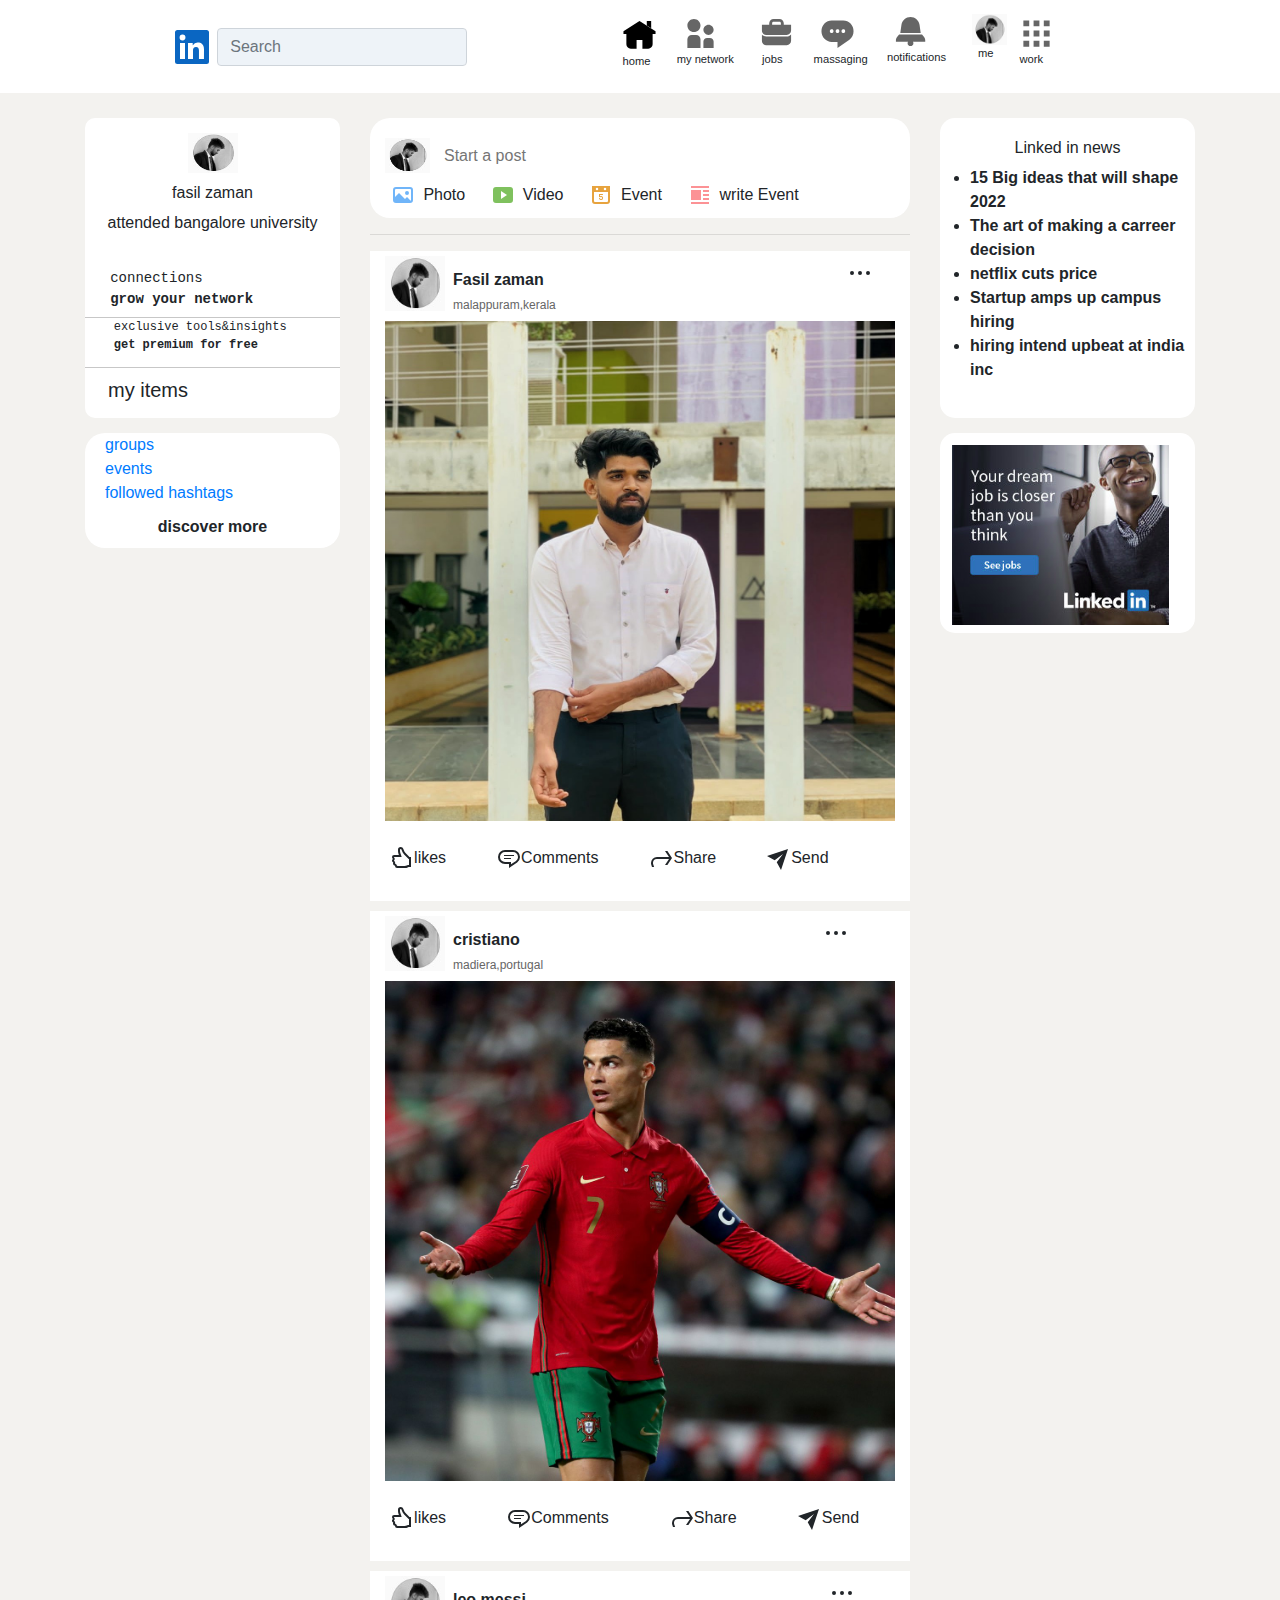
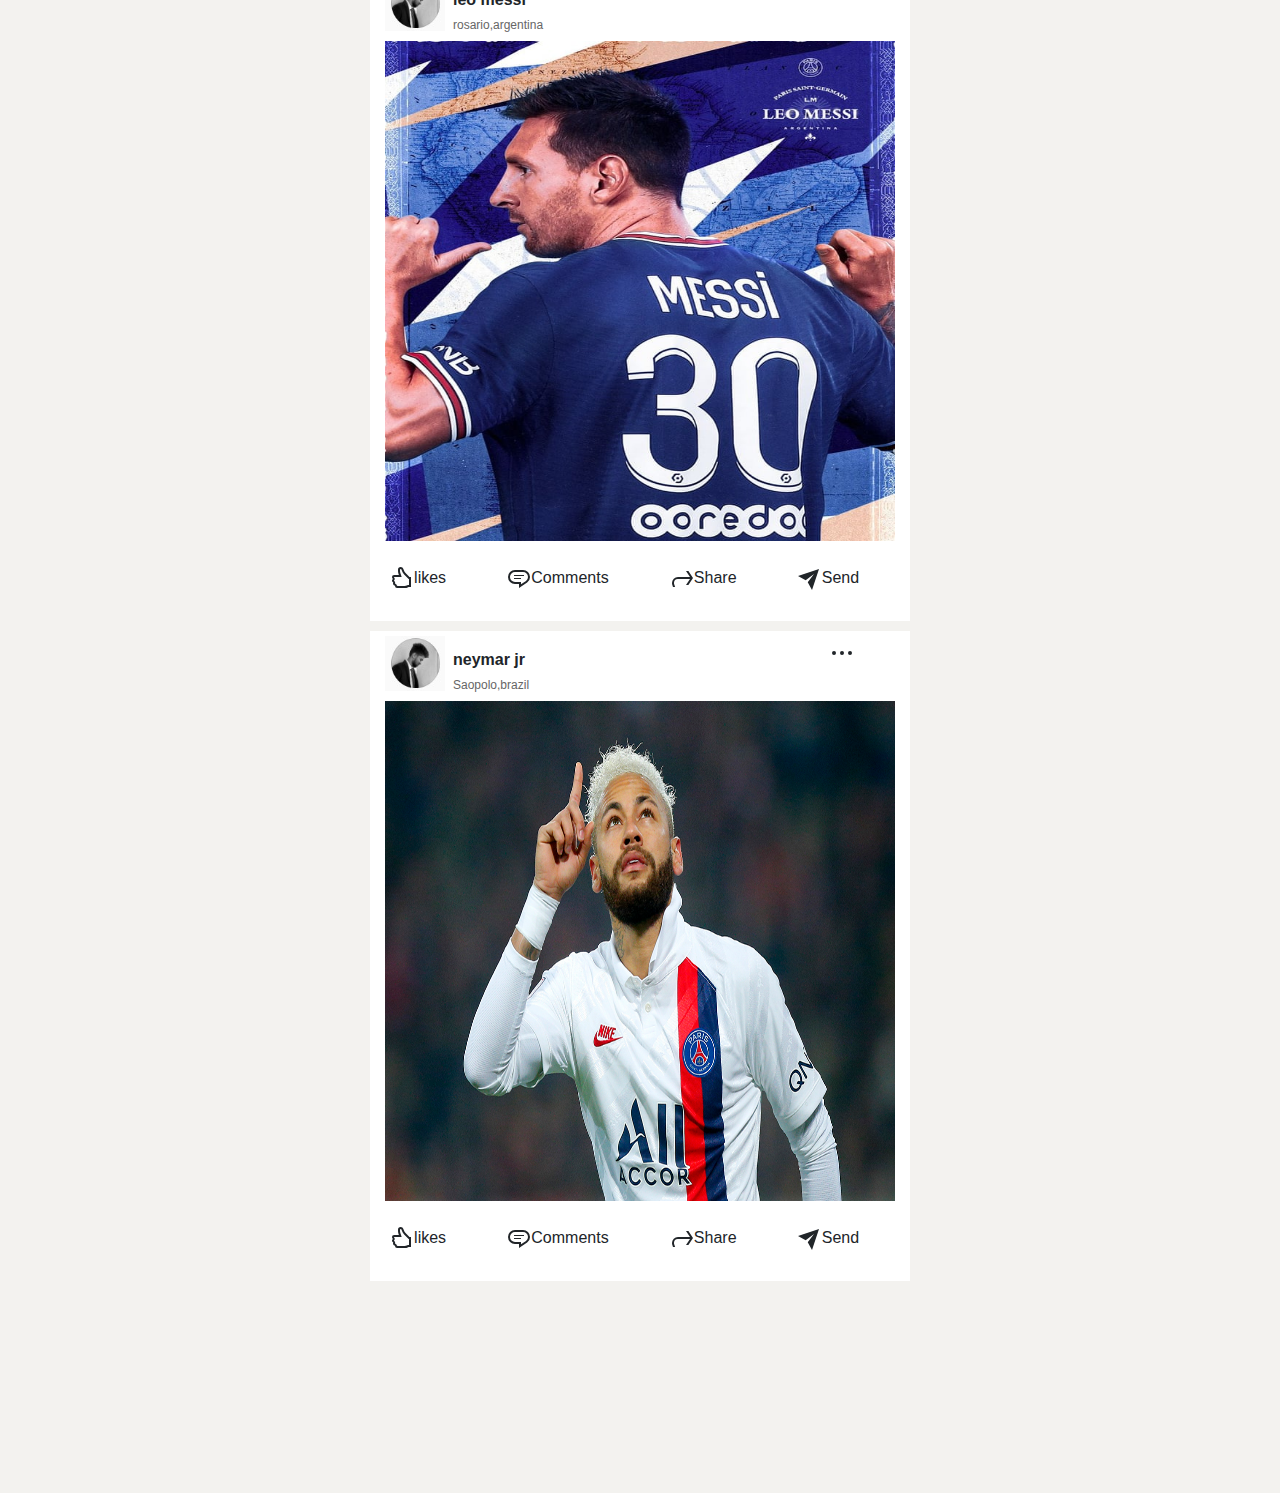
==== home.html @ ec57f05b "Add files via upload" ====
<!DOCTYPE html>
<html lang="en">
<head>
    <meta charset="UTF-8">
    <meta http-equiv="X-UA-Compatible" content="IE=edge">
    <meta name="viewport" content="width=device-width, initial-scale=1.0">
    <link rel="stylesheet" href="home.css">
    <link rel="stylesheet" href="https://maxcdn.bootstrapcdn.com/bootstrap/4.0.0/css/bootstrap.min.css" integrity="sha384-Gn5384xqQ1aoWXA+058RXPxPg6fy4IWvTNh0E263XmFcJlSAwiGgFAW/dAiS6JXm" crossorigin="anonymous">
    <title>linkedInclonehome</title>
</head>
<body>
    <header> 

        <DIV>
        <div class="row">
        <div class="col-lg-1">
                
        </div>
        <div class="col-lg-11">
            <nav class="navbar navbar-expand-lg navbar-light">
                <img src="home-logo.svg" style="margin-left: 50px;">
                <div class="hider1">
                <form class="form-inline my-2 my-lg-0">
                    <input class="textbox1 form-control mr-sm-2" type="search" placeholder="Search" aria-label="Search" style="width: 250px; background-color: #EEF3F8;">
                  </form>
                </div>
                <div class="list1">
                    <div>
                        <a href=""><img  class="images1" src="nav-home.svg"></a>
                      </div>
                      <div>
                          <p class="para1">home</p>
                      </div>
                </div>
                <div>
                    <div>
                        <a href=""><img class="images2" src="nav-network.svg"></a>
                      </div>
                      <div>
                          <p class="para2">my network</p>
                      </div>
                </div>
                <div>
                    <div>
                        <a href=""><img class="images3" src="nav-jobs.svg" ></a>
                      </div>
                      <div>
                          <p class="para3">jobs</p>
                      </div>
                </div>
                <button class="navbar-toggler" type="button" data-toggle="collapse" data-target="#navbarSupportedContent" aria-controls="navbarSupportedContent" aria-expanded="false" aria-label="Toggle navigation">
                    <span class="navbar-toggler-icon"></span>
                  </button>
                <div class="collapse navbar-collapse" id="navbarSupportedContent">
                  <ul class="navbar-nav mr-auto">
                    <!-- <li class="nav-item active">
                    <div>
                      <a href=""><img  class="images1" src="nav-home.svg"></a>
                    </div>
                    <div>
                        <p class="para1">home</p>
                    </div>
                    </li>
                    <li class="nav-item">
                        <div>
                            <a href=""><img class="images2" src="nav-network.svg"></a>
                          </div>
                          <div>
                              <p class="para2">my network</p>
                          </div>
                    </li>
                    <li class="nav-item">
                        <div>
                            <a href=""><img class="images3" src="nav-jobs.svg" ></a>
                          </div>
                          <div>
                              <p class="para3">jobs</p>
                          </div>
                    </li> -->
                    <li class="nav-item">
                        <div>
                            <a href=""><img class="images4" src="nav-messaging.svg" ></a>
                          </div>
                          <div>
                              <p class="para4">massaging</p>
                          </div>
                    </li>
                    <li class="nav-item">
                        <div>
                            <a href=""><img class="images5" src="nav-notifications.svg"></a>
                          </div>
                          <div>
                              <p class="para5">notifications</p>
                          </div>
                    </li>
                    <li class="nav-item">
                        <div>
                            <a href=""><img class="images6" src="dpzaman.jpg" ></a>
                          </div>
                          <div>
                              <p class="para6">me</p>
                          </div>
                    </li>
                    <li class="nav-item">
                        <div>
                            <a href=""><img class="images7" src="nav-work.svg"></a>
                          </div>
                          <div>
                              <p class="para7">work</p>
                          </div>
                    </li>
                </ul>
                </div>
              </nav>
        </div>
        </div>
    </header>
    <div class="main">
        <div class="container">
            <div class="row">

           
            <div class="col-lg-3 col-md-3" style="width: 100%;">
                <div style="background-color: white; width: 100%; height: 150px;margin-top: 25px; border-top-left-radius: 10px;border-top-right-radius: 10px; display: block;">
                        <div style="padding-top: 15px;">
                        <img src="dpzaman.jpg" style="width: 50px; height: 40px; display: block; margin: 0 auto;">
                        </div>
                        <div>
                            <h6 style="text-align: center; padding-top: 10px;">fasil zaman</h6>
                            <p style="text-align: center;">attended bangalore university</p>
                        </div>
                </div>
               <div class="right2" style="background-color: white; width: 100%; height: 50px;border-bottom: 1px solid rgba(0, 0, 0, 0.218);">
                <pre style="cursor: pointer;">   connections <br> <b>  grow your network</b></pre>
                <hr>
                </div>
                <div class="right2" style="background-color: white; width: 100%; height: 50px; border-bottom: 1px solid rgba(0, 0, 0, 0.218);">
                    <pre style="font-size: 12px;cursor: pointer;">    exclusive tools&insights<br><b>    get premium for free</b></pre><br>
                </div>
                <div class="right2" style="background-color: white; width: 100%; height: 50px;border-bottom-right-radius: 10px;border-bottom-left-radius: 10px;">
                 <h5 style="margin-left: 23px; padding-top: 10px;cursor: pointer;">my items</h5>
                </div>
                <div class="right2" style="background-color: white; width: 100%; border-radius: 20px; height: 115px; margin-top: 15px;">
                    <div style="margin-left: 20px;">
                        <a href="">groups</a><br>
                        <a href="">events</a><br>
                        <a href="">followed hashtags</a>
                    </div>
                    <div class="discover1">
                        <p style="text-align:center; padding-top: 10px;padding-bottom: 10px;"><b>discover more</b></p>

                    </div>
                </div>

            </div>
            <div class="col-lg-6 col-md-9" style="width: 100%; height: 1000px">
    
                <div class="top col-md-12" style="height: 100px;background-color: white; border-radius: 20px; margin-top: 25px;">
                    <div style="display: flex;">
                        <div>
                        <img src="dpzaman.jpg" style="height: 35px; width: 45px; margin-top: 20px;">
                        </div>
                        <div>
                        <input type="text" placeholder="Start a post" style=" text-indent: 4px; margin-top: 20px; width: 100%; margin-left: 10px; height: 35px; border-radius: 50px; ">
                        </div>
                    </div>
                    <div style="display: flex;">
                        <div style="display: flex; margin-top: 10px; margin-left: 0.5vw;">
                            <div class="posticons" >
                            <svg xmlns="http://www.w3.org/2000/svg" viewBox="0 0 24 24" data-supported-dps="24x24" fill="#70B5F9" class="mercado-match" width="24" height="24" focusable="false">
                                <path d="M19 4H5a3 3 0 00-3 3v10a3 3 0 003 3h14a3 3 0 003-3V7a3 3 0 00-3-3zm1 13a1 1 0 01-.29.71L16 14l-2 2-6-6-4 4V7a1 1 0 011-1h14a1 1 0 011 1zm-2-7a2 2 0 11-2-2 2 2 0 012 2z"></path>
                              </svg>
                            </div>
                            <div class="posticons" >
                                <p style="margin-left: 8px;">Photo</p>
                            </div>
                        </div>
                        <div style="display: flex;margin-top: 10px; margin-left: 2vw; ">
                            <div class="posticons" >
                            <svg xmlns="http://www.w3.org/2000/svg" viewBox="0 0 24 24" data-supported-dps="24x24" fill="#7FC15E" class="mercado-match" width="24" height="24" focusable="false">
                                <path d="M19 4H5a3 3 0 00-3 3v10a3 3 0 003 3h14a3 3 0 003-3V7a3 3 0 00-3-3zm-9 12V8l6 4z"></path>
                              </svg>
                            </div>
                            <div class="posticons" >
                                <P style="margin-left: 8px;">Video</P>
                            </div>
                        </div>
                        <div style="display: flex;margin-top: 10px; margin-left: 2vw; ">
                            <div class="posticons" >
                            <svg xmlns="http://www.w3.org/2000/svg" viewBox="0 0 24 24" data-supported-dps="24x24" fill="#E7A33E" class="mercado-match" width="24" height="24" focusable="false">
                                <path d="M3 3v15a3 3 0 003 3h12a3 3 0 003-3V3zm13 1.75A1.25 1.25 0 1114.75 6 1.25 1.25 0 0116 4.75zm-8 0A1.25 1.25 0 116.75 6 1.25 1.25 0 018 4.75zM19 18a1 1 0 01-1 1H6a1 1 0 01-1-1V9h14zm-5.9-3a1 1 0 00-1-1H12a3.12 3.12 0 00-1 .2l-1-.2v-3h3.9v1H11v1.15a3.7 3.7 0 011.05-.15 1.89 1.89 0 012 1.78V15a1.92 1.92 0 01-1.84 2H12a1.88 1.88 0 01-2-1.75 1 1 0 010-.25h1a.89.89 0 001 1h.1a.94.94 0 001-.88z"></path>
                              </svg>
                            </div>
                            <div class="posticons" >
                                <p style="margin-left: 8px;">Event</p>
                            </div>
                        </div>
                        <div style="display: flex;margin-top: 10px; margin-left: 2vw; ">
                            <div class="posticons" >
                            <svg xmlns="http://www.w3.org/2000/svg" viewBox="0 0 24 24" data-supported-dps="24x24" fill="#FC9295" class="mercado-match" width="24" height="24" focusable="false">
                                <path d="M21 3v2H3V3zm-6 6h6V7h-6zm0 4h6v-2h-6zm0 4h6v-2h-6zM3 21h18v-2H3zM13 7H3v10h10z"></path>
                              </svg>
                            </div>
                            <div class="posticons" >
                                <p style="margin-left: 8px;">write Event</p>
                            </div>
                        </div>

                    </div>

                </div>
                <hr>
                <div class="posts col-md-12" style="height: 650px; background-color: white; margin-top: 10px;">
                    <div class="topbarpo" style="width: 100%; height: 70px; display: flex;">
                        <div>
                            <img src="dpzaman.jpg" style="height: 60px; width: 60px; padding-top: 5px;">
                        </div>
                        <div>
                           <p style="padding-top: 10px; padding-left: 8px;"><b>Fasil zaman</b>
                            <svg  style="margin-left: 300px;" xmlns="http://www.w3.org/2000/svg" viewBox="0 0 24 24" data-supported-dps="24x24" fill="currentColor" class="mercado-match" width="24" height="24" focusable="false">
                                <path d="M14 12a2 2 0 11-2-2 2 2 0 012 2zM4 10a2 2 0 102 2 2 2 0 00-2-2zm16 0a2 2 0 102 2 2 2 0 00-2-2z"></path>
                              </svg>
                           <br><span style="font-weight: 400; color: #666666 ;font-size: 12px;">malappuram,kerala</span></p>
                        </div>
                    </div>
                    <div>
                        <img src="zmanpost.jpeg" style="width: 100%; height: 500px;">
                    </div>
                    <div style="display: flex; margin-top: 25px ;">
                        <div class="bottompost" style="display: flex; margin-left: 1%;">
                            <div>
                            <li-icon aria-hidden="true" type="like-icon" class="artdeco-button__icon" style="user-select: auto;"><svg xmlns="http://www.w3.org/2000/svg" viewBox="0 0 24 24" data-supported-dps="24x24" fill="currentColor" class="mercado-match" width="24" height="24" focusable="false" style="user-select: auto;">
                                <path d="M19.46 11l-3.91-3.91a7 7 0 01-1.69-2.74l-.49-1.47A2.76 2.76 0 0010.76 1 2.75 2.75 0 008 3.74v1.12a9.19 9.19 0 00.46 2.85L8.89 9H4.12A2.12 2.12 0 002 11.12a2.16 2.16 0 00.92 1.76A2.11 2.11 0 002 14.62a2.14 2.14 0 001.28 2 2 2 0 00-.28 1 2.12 2.12 0 002 2.12v.14A2.12 2.12 0 007.12 22h7.49a8.08 8.08 0 003.58-.84l.31-.16H21V11zM19 19h-1l-.73.37a6.14 6.14 0 01-2.69.63H7.72a1 1 0 01-1-.72l-.25-.87-.85-.41A1 1 0 015 17l.17-1-.76-.74A1 1 0 014.27 14l.66-1.09-.73-1.1a.49.49 0 01.08-.7.48.48 0 01.34-.11h7.05l-1.31-3.92A7 7 0 0110 4.86V3.75a.77.77 0 01.75-.75.75.75 0 01.71.51L12 5a9 9 0 002.13 3.5l4.5 4.5H19z" style="user-select: auto;"></path>
                              </svg></li-icon>
                            </div>
                            <div>
                                <p>likes</p>
                            </div>
                        </div>
                        <div class="bottompost" style="display: flex; margin-left: 10%;">
                            <div>
                                <li-icon aria-hidden="true" type="speech-bubble-icon" class="artdeco-button__icon" style="user-select: auto;"><svg xmlns="http://www.w3.org/2000/svg" viewBox="0 0 24 24" data-supported-dps="24x24" fill="currentColor" class="mercado-match" width="24" height="24" focusable="false" style="user-select: auto;">
                                    <path d="M7 9h10v1H7zm0 4h7v-1H7zm16-2a6.78 6.78 0 01-2.84 5.61L12 22v-4H8A7 7 0 018 4h8a7 7 0 017 7zm-2 0a5 5 0 00-5-5H8a5 5 0 000 10h6v2.28L19 15a4.79 4.79 0 002-4z" style="user-select: auto;"></path>
                                  </svg></li-icon>
                            </div>
                            <div>
                                <p>Comments</p>
                            </div>
                        </div>
                        <div class="bottompost" style="display: flex; margin-left: 10%;">
                            <div>
                                <li-icon aria-hidden="true" type="share-linkedin-icon" class="artdeco-button__icon" style="user-select: auto;"><svg xmlns="http://www.w3.org/2000/svg" viewBox="0 0 24 24" data-supported-dps="24x24" fill="currentColor" class="mercado-match" width="24" height="24" focusable="false" style="user-select: auto;">
                                    <path d="M23 12l-4.61 7H16l4-6H8a3.92 3.92 0 00-4 3.84V17a4 4 0 00.19 1.24L5.12 21H3l-.73-2.22A6.4 6.4 0 012 16.94 6 6 0 018 11h12l-4-6h2.39z" style="user-select: auto;"></path>
                                  </svg></li-icon>
                            </div>
                            <div>
                                <p>Share</p>
                            </div>
                        </div>
                        <div class="bottompost"  style="display: flex; margin-left: 10%;">
                            <div>
                                <li-icon aria-hidden="true" type="send-privately-icon" style="user-select: auto;"><svg xmlns="http://www.w3.org/2000/svg" viewBox="0 0 24 24" data-supported-dps="24x24" fill="currentColor" class="mercado-match" width="24" height="24" focusable="false" style="user-select: auto;">
                                    <path d="M21 3L0 10l7.66 4.26L16 8l-6.26 8.34L14 24l7-21z" style="user-select: auto;"></path>
                                  </svg></li-icon>
                            </div>
                            <div>
                                <p>Send</p>
                            </div>
                        </div>
                    </div>

                </div>
                <div class="posts col-md-12" style="height: 650px; background-color: white; margin-top: 10px;">
                    <div class="topbarpo" style="width: 100%; height: 70px; display: flex;">
                        <div>
                            <img src="dpzaman.jpg" style="height: 60px; width: 60px; padding-top: 5px;">
                        </div>
                        <div>
                           <p style="padding-top: 10px; padding-left: 8px;"><b>cristiano</b>
                            <svg  style="margin-left: 300px;" xmlns="http://www.w3.org/2000/svg" viewBox="0 0 24 24" data-supported-dps="24x24" fill="currentColor" class="mercado-match" width="24" height="24" focusable="false">
                                <path d="M14 12a2 2 0 11-2-2 2 2 0 012 2zM4 10a2 2 0 102 2 2 2 0 00-2-2zm16 0a2 2 0 102 2 2 2 0 00-2-2z"></path>
                              </svg>
                           <br><span style="font-weight: 400; color: #666666 ;font-size: 12px;">madiera,portugal</span></p>
                        </div>
                    </div>
                    <div>
                        <img src="cr7.jpg" style="width: 100%; height: 500px;">
                    </div>
                    <div style="display: flex; margin-top: 25px ;">
                        <div class="bottompost" style="display: flex; margin-left: 1%;">
                            <div>
                            <li-icon aria-hidden="true" type="like-icon" class="artdeco-button__icon" style="user-select: auto;"><svg xmlns="http://www.w3.org/2000/svg" viewBox="0 0 24 24" data-supported-dps="24x24" fill="currentColor" class="mercado-match" width="24" height="24" focusable="false" style="user-select: auto;">
                                <path d="M19.46 11l-3.91-3.91a7 7 0 01-1.69-2.74l-.49-1.47A2.76 2.76 0 0010.76 1 2.75 2.75 0 008 3.74v1.12a9.19 9.19 0 00.46 2.85L8.89 9H4.12A2.12 2.12 0 002 11.12a2.16 2.16 0 00.92 1.76A2.11 2.11 0 002 14.62a2.14 2.14 0 001.28 2 2 2 0 00-.28 1 2.12 2.12 0 002 2.12v.14A2.12 2.12 0 007.12 22h7.49a8.08 8.08 0 003.58-.84l.31-.16H21V11zM19 19h-1l-.73.37a6.14 6.14 0 01-2.69.63H7.72a1 1 0 01-1-.72l-.25-.87-.85-.41A1 1 0 015 17l.17-1-.76-.74A1 1 0 014.27 14l.66-1.09-.73-1.1a.49.49 0 01.08-.7.48.48 0 01.34-.11h7.05l-1.31-3.92A7 7 0 0110 4.86V3.75a.77.77 0 01.75-.75.75.75 0 01.71.51L12 5a9 9 0 002.13 3.5l4.5 4.5H19z" style="user-select: auto;"></path>
                              </svg></li-icon>
                            </div>
                            <div>
                                <p>likes</p>
                            </div>
                        </div>
                        <div class="bottompost" style="display: flex; margin-left: 12%;">
                            <div>
                                <li-icon aria-hidden="true" type="speech-bubble-icon" class="artdeco-button__icon" style="user-select: auto;"><svg xmlns="http://www.w3.org/2000/svg" viewBox="0 0 24 24" data-supported-dps="24x24" fill="currentColor" class="mercado-match" width="24" height="24" focusable="false" style="user-select: auto;">
                                    <path d="M7 9h10v1H7zm0 4h7v-1H7zm16-2a6.78 6.78 0 01-2.84 5.61L12 22v-4H8A7 7 0 018 4h8a7 7 0 017 7zm-2 0a5 5 0 00-5-5H8a5 5 0 000 10h6v2.28L19 15a4.79 4.79 0 002-4z" style="user-select: auto;"></path>
                                  </svg></li-icon>
                            </div>
                            <div>
                                <p>Comments</p>
                            </div>
                        </div>
                        <div class="bottompost" style="display: flex; margin-left: 12%;">
                            <div>
                                <li-icon aria-hidden="true" type="share-linkedin-icon" class="artdeco-button__icon" style="user-select: auto;"><svg xmlns="http://www.w3.org/2000/svg" viewBox="0 0 24 24" data-supported-dps="24x24" fill="currentColor" class="mercado-match" width="24" height="24" focusable="false" style="user-select: auto;">
                                    <path d="M23 12l-4.61 7H16l4-6H8a3.92 3.92 0 00-4 3.84V17a4 4 0 00.19 1.24L5.12 21H3l-.73-2.22A6.4 6.4 0 012 16.94 6 6 0 018 11h12l-4-6h2.39z" style="user-select: auto;"></path>
                                  </svg></li-icon>
                            </div>
                            <div>
                                <p>Share</p>
                            </div>
                        </div>
                        <div class="bottompost" style="display: flex; margin-left: 12%;">
                            <div>
                                <li-icon aria-hidden="true" type="send-privately-icon" style="user-select: auto;"><svg xmlns="http://www.w3.org/2000/svg" viewBox="0 0 24 24" data-supported-dps="24x24" fill="currentColor" class="mercado-match" width="24" height="24" focusable="false" style="user-select: auto;">
                                    <path d="M21 3L0 10l7.66 4.26L16 8l-6.26 8.34L14 24l7-21z" style="user-select: auto;"></path>
                                  </svg></li-icon>
                            </div>
                            <div>
                                <p>Send</p>
                            </div>
                        </div>
                    </div>
                </div>
                <div class="posts col-md-12" style="height: 650px; background-color: white; margin-top: 10px;">
                    <div class="topbarpo" style="width: 100%; height: 70px; display: flex;">
                        <div>
                            <img src="dpzaman.jpg" style="height: 60px; width: 60px; padding-top: 5px;">
                        </div>
                        <div>
                           <p style="padding-top: 10px; padding-left: 8px;"><b>leo messi</b>
                            <svg  style="margin-left: 300px;" xmlns="http://www.w3.org/2000/svg" viewBox="0 0 24 24" data-supported-dps="24x24" fill="currentColor" class="mercado-match" width="24" height="24" focusable="false">
                                <path d="M14 12a2 2 0 11-2-2 2 2 0 012 2zM4 10a2 2 0 102 2 2 2 0 00-2-2zm16 0a2 2 0 102 2 2 2 0 00-2-2z"></path>
                              </svg>
                           <br><span style="font-weight: 400; color: #666666 ;font-size: 12px;">rosario,argentina</span></p>
                        </div>
                    </div>
                    <div>
                        <img src="leopsg.jpg" style="width: 100%; height: 500px;">
                    </div>
                    <div style="display: flex; margin-top: 25px ;">
                        <div class="bottompost"   style="display: flex; margin-left: 1%;">
                            <div>
                            <li-icon aria-hidden="true" type="like-icon" class="artdeco-button__icon" style="user-select: auto;"><svg xmlns="http://www.w3.org/2000/svg" viewBox="0 0 24 24" data-supported-dps="24x24" fill="currentColor" class="mercado-match" width="24" height="24" focusable="false" style="user-select: auto;">
                                <path d="M19.46 11l-3.91-3.91a7 7 0 01-1.69-2.74l-.49-1.47A2.76 2.76 0 0010.76 1 2.75 2.75 0 008 3.74v1.12a9.19 9.19 0 00.46 2.85L8.89 9H4.12A2.12 2.12 0 002 11.12a2.16 2.16 0 00.92 1.76A2.11 2.11 0 002 14.62a2.14 2.14 0 001.28 2 2 2 0 00-.28 1 2.12 2.12 0 002 2.12v.14A2.12 2.12 0 007.12 22h7.49a8.08 8.08 0 003.58-.84l.31-.16H21V11zM19 19h-1l-.73.37a6.14 6.14 0 01-2.69.63H7.72a1 1 0 01-1-.72l-.25-.87-.85-.41A1 1 0 015 17l.17-1-.76-.74A1 1 0 014.27 14l.66-1.09-.73-1.1a.49.49 0 01.08-.7.48.48 0 01.34-.11h7.05l-1.31-3.92A7 7 0 0110 4.86V3.75a.77.77 0 01.75-.75.75.75 0 01.71.51L12 5a9 9 0 002.13 3.5l4.5 4.5H19z" style="user-select: auto;"></path>
                              </svg></li-icon>
                            </div>
                            <div>
                                <p>likes</p>
                            </div>
                        </div>
                        <div class="bottompost"  style="display: flex; margin-left: 12%;">
                            <div>
                                <li-icon aria-hidden="true" type="speech-bubble-icon" class="artdeco-button__icon" style="user-select: auto;"><svg xmlns="http://www.w3.org/2000/svg" viewBox="0 0 24 24" data-supported-dps="24x24" fill="currentColor" class="mercado-match" width="24" height="24" focusable="false" style="user-select: auto;">
                                    <path d="M7 9h10v1H7zm0 4h7v-1H7zm16-2a6.78 6.78 0 01-2.84 5.61L12 22v-4H8A7 7 0 018 4h8a7 7 0 017 7zm-2 0a5 5 0 00-5-5H8a5 5 0 000 10h6v2.28L19 15a4.79 4.79 0 002-4z" style="user-select: auto;"></path>
                                  </svg></li-icon>
                            </div>
                            <div>
                                <p>Comments</p>
                            </div>
                        </div>
                        <div class="bottompost" style="display: flex; margin-left: 12%;">
                            <div>
                                <li-icon aria-hidden="true" type="share-linkedin-icon" class="artdeco-button__icon" style="user-select: auto;"><svg xmlns="http://www.w3.org/2000/svg" viewBox="0 0 24 24" data-supported-dps="24x24" fill="currentColor" class="mercado-match" width="24" height="24" focusable="false" style="user-select: auto;">
                                    <path d="M23 12l-4.61 7H16l4-6H8a3.92 3.92 0 00-4 3.84V17a4 4 0 00.19 1.24L5.12 21H3l-.73-2.22A6.4 6.4 0 012 16.94 6 6 0 018 11h12l-4-6h2.39z" style="user-select: auto;"></path>
                                  </svg></li-icon>
                            </div>
                            <div>
                                <p>Share</p>
                            </div>
                        </div>
                        <div class="bottompost" style="display: flex; margin-left: 12%;">
                            <div>
                                <li-icon aria-hidden="true" type="send-privately-icon" style="user-select: auto;"><svg xmlns="http://www.w3.org/2000/svg" viewBox="0 0 24 24" data-supported-dps="24x24" fill="currentColor" class="mercado-match" width="24" height="24" focusable="false" style="user-select: auto;">
                                    <path d="M21 3L0 10l7.66 4.26L16 8l-6.26 8.34L14 24l7-21z" style="user-select: auto;"></path>
                                  </svg></li-icon>
                            </div>
                            <div>
                                <p class="bottompost">Send</p>
                            </div>
                        </div>
                    </div>
                </div>
                <div class="posts col-md-12" style="height: 650px; background-color: white; margin-top: 10px;">
                    <div class="topbarpo" style="width: 100%; height: 70px; display: flex;">
                        <div>
                            <img src="dpzaman.jpg" style="height: 60px; width: 60px; padding-top: 5px;">
                        </div>
                        <div>
                           <p style="padding-top: 10px; padding-left: 8px;"><b>neymar jr</b>
                            <svg  style="margin-left: 300px;" xmlns="http://www.w3.org/2000/svg" viewBox="0 0 24 24" data-supported-dps="24x24" fill="currentColor" class="mercado-match" width="24" height="24" focusable="false">
                                <path d="M14 12a2 2 0 11-2-2 2 2 0 012 2zM4 10a2 2 0 102 2 2 2 0 00-2-2zm16 0a2 2 0 102 2 2 2 0 00-2-2z"></path>
                              </svg>
                           <br><span style="font-weight: 400; color: #666666 ;font-size: 12px;">Saopolo,brazil</span></p>
                        </div>
                    </div>
                    <div>
                        <img src="njr1.jpg" style="width: 100%; height: 500px;">
                    </div>
                    <div style="display: flex; margin-top: 25px ;">
                        <div class="bottompost" style="display: flex; margin-left: 1%;">
                            <div>
                            <li-icon aria-hidden="true" type="like-icon" class="artdeco-button__icon" style="user-select: auto;"><svg xmlns="http://www.w3.org/2000/svg" viewBox="0 0 24 24" data-supported-dps="24x24" fill="currentColor" class="mercado-match" width="24" height="24" focusable="false" style="user-select: auto;">
                                <path d="M19.46 11l-3.91-3.91a7 7 0 01-1.69-2.74l-.49-1.47A2.76 2.76 0 0010.76 1 2.75 2.75 0 008 3.74v1.12a9.19 9.19 0 00.46 2.85L8.89 9H4.12A2.12 2.12 0 002 11.12a2.16 2.16 0 00.92 1.76A2.11 2.11 0 002 14.62a2.14 2.14 0 001.28 2 2 2 0 00-.28 1 2.12 2.12 0 002 2.12v.14A2.12 2.12 0 007.12 22h7.49a8.08 8.08 0 003.58-.84l.31-.16H21V11zM19 19h-1l-.73.37a6.14 6.14 0 01-2.69.63H7.72a1 1 0 01-1-.72l-.25-.87-.85-.41A1 1 0 015 17l.17-1-.76-.74A1 1 0 014.27 14l.66-1.09-.73-1.1a.49.49 0 01.08-.7.48.48 0 01.34-.11h7.05l-1.31-3.92A7 7 0 0110 4.86V3.75a.77.77 0 01.75-.75.75.75 0 01.71.51L12 5a9 9 0 002.13 3.5l4.5 4.5H19z" style="user-select: auto;"></path>
                              </svg></li-icon>
                            </div>
                            <div>
                                <p>likes</p>
                            </div>
                        </div>
                        <div class="bottompost" style="display: flex; margin-left: 12%;">
                            <div>
                                <li-icon aria-hidden="true" type="speech-bubble-icon" class="artdeco-button__icon" style="user-select: auto;"><svg xmlns="http://www.w3.org/2000/svg" viewBox="0 0 24 24" data-supported-dps="24x24" fill="currentColor" class="mercado-match" width="24" height="24" focusable="false" style="user-select: auto;">
                                    <path d="M7 9h10v1H7zm0 4h7v-1H7zm16-2a6.78 6.78 0 01-2.84 5.61L12 22v-4H8A7 7 0 018 4h8a7 7 0 017 7zm-2 0a5 5 0 00-5-5H8a5 5 0 000 10h6v2.28L19 15a4.79 4.79 0 002-4z" style="user-select: auto;"></path>
                                  </svg></li-icon>
                            </div>
                            <div>
                                <p>Comments</p>
                            </div>
                        </div>
                        <div class="bottompost" style="display: flex; margin-left: 12%;">
                            <div>
                                <li-icon aria-hidden="true" type="share-linkedin-icon" class="artdeco-button__icon" style="user-select: auto;"><svg xmlns="http://www.w3.org/2000/svg" viewBox="0 0 24 24" data-supported-dps="24x24" fill="currentColor" class="mercado-match" width="24" height="24" focusable="false" style="user-select: auto;">
                                    <path d="M23 12l-4.61 7H16l4-6H8a3.92 3.92 0 00-4 3.84V17a4 4 0 00.19 1.24L5.12 21H3l-.73-2.22A6.4 6.4 0 012 16.94 6 6 0 018 11h12l-4-6h2.39z" style="user-select: auto;"></path>
                                  </svg></li-icon>
                            </div>
                            <div>
                                <p>Share</p>
                            </div>
                        </div>
                        <div class="bottompost" style="display: flex; margin-left: 12%;">
                            <div>
                                <li-icon aria-hidden="true" type="send-privately-icon" style="user-select: auto;"><svg xmlns="http://www.w3.org/2000/svg" viewBox="0 0 24 24" data-supported-dps="24x24" fill="currentColor" class="mercado-match" width="24" height="24" focusable="false" style="user-select: auto;">
                                    <path d="M21 3L0 10l7.66 4.26L16 8l-6.26 8.34L14 24l7-21z" style="user-select: auto;"></path>
                                  </svg></li-icon>
                            </div>
                            <div>
                                <p>Send</p>
                            </div>
                        </div>
                    </div>
                </div>

            </div>
            <div class="leftside col-lg-3 " style="width: 100%; height: 1000px">
                <div style="background-color: white; margin-top: 25px; height: 300px;border-radius: 15px;">
                    <div>
                        <h6 style="text-align: center; padding-top: 20px;">Linked in news</h6>
                        <ul class="lista1" style="margin-left: 30px;">
                            <li>
                                <b>15 Big ideas that will shape 2022</b>
                            </li>
                            <li>
                                <b>The art of making a carreer decision</b>
                            </li>
                            <li>
                                <b>netflix cuts price</b>
                            </li>
                            <li>
                                <b>Startup amps up campus hiring</b>
                            </li>
                            <li>
                                <b>hiring intend upbeat at india inc </b>
                            </li>
                        </ul>
                    </div>

                </div>
                <div style="background-color: white; margin-top: 15px; height: 200px; border-radius: 15px;">
                    <div class="advertise-holder">
                        <img style="margin: 12px; width: 85%; height: 85%;"  src="promo.png" alt="Advertise on LinkedIn" >
                    </div>
                </div>

            </div>
        </div>
        </div>

    </div>
    <script src="https://code.jquery.com/jquery-3.2.1.slim.min.js" integrity="sha384-KJ3o2DKtIkvYIK3UENzmM7KCkRr/rE9/Qpg6aAZGJwFDMVNA/GpGFF93hXpG5KkN" crossorigin="anonymous"></script>
    <script src="https://cdnjs.cloudflare.com/ajax/libs/popper.js/1.12.9/umd/popper.min.js" integrity="sha384-ApNbgh9B+Y1QKtv3Rn7W3mgPxhU9K/ScQsAP7hUibX39j7fakFPskvXusvfa0b4Q" crossorigin="anonymous"></script>
    <script src="https://maxcdn.bootstrapcdn.com/bootstrap/4.0.0/js/bootstrap.min.js" integrity="sha384-JZR6Spejh4U02d8jOt6vLEHfe/JQGiRRSQQxSfFWpi1MquVdAyjUar5+76PVCmYl" crossorigin="anonymous"></script>  
</body>
</html>
---- home.css ----
*{
    margin: 0px;
    border: 0px;
    padding: 0px;
}
.textbox1{
    margin-left: .90vh;
}
.list1{
    margin-left: 11vw;
}
.images1{
    margin-top: 0.75vw;
    width: 35px;
     height: 50%;
     margin-left: 0.5vw;
     cursor: pointer;
}
.para1{
    font-size: 70%;
    margin-left: 0.5vw;
    cursor: pointer;
}
.images2{
    margin-top: 0.50vw;
    width: 35px;
     margin-left: 2vw;
     cursor: pointer;
}
.para2{
    font-size: 70%;
    margin-left: 1.5vw;
    cursor: pointer;
}
.images3{
    margin-top: 0.55vw;
    width: 35px;
     height: 50%;
     margin-left: 2vw;
     cursor: pointer;
}
.para3{
    font-size: 70%;
    margin-left: 2.2vw;
    cursor: pointer;
}
.images4{
    margin-top: 0.55vw;
    width: 35px;
     height: 50%;
     margin-left: 2vw;
     cursor: pointer;
}
.para4{
    font-size: 70%;
    margin-left: 1.5vw;
    cursor: pointer;
}
.images5{
    margin-top: 0.35vw;
    width: 35px;
     height: 40%;
     margin-left: 2vw;
     cursor: pointer;
}
.para5{
    font-size: 70%;
    margin-left: 1.5vw;
    cursor: pointer;
}
.images6{
    margin-top: 0.35vw;
    width: 35px;
     height: 40%;
     margin-left: 2vw;
     cursor: pointer;
}
.para6{
    font-size: 70%;
    margin-left: 2.5vw;
    cursor: pointer;
}
.images7{
    margin-top: 0.55vw;
    width: 35px;
     height: 40%;
     margin-left: 1vw;
     cursor: pointer;
}
.para7{
    font-size: 70%;
    margin-left: 1vw;
    cursor: pointer;
}
.premium{
    margin-left: 3vw;
    color: darkorange;
    font-weight: bold;
    cursor: pointer;
}
.main{
    background-color: #F3F2EF;
    width: 100%;
    height: 3000px;
}
@media (max-width:1040px){
    .leftside{
          display: none;
        }
      }
      @media (max-width:1040px){
        .right2{
              display: none;
            }
          }      

 .discover1 :hover{
     background-color: rgba(0, 0, 0, 0.313);
     cursor: pointer;
     border-radius: 10px;
 }    
 .lista1 :hover{
    background-color: rgba(0, 0, 0, 0.333);
    cursor: pointer;
 }
 .bottompost:hover{
     background-color: rgba(0, 0, 0, 0.19);
 }
 @media (max-width:1040px){
    .hider1{
          display: none;
        }
      }
 .posticons :hover{
     background-color: rgba(0, 0, 0, 0.109);
 }
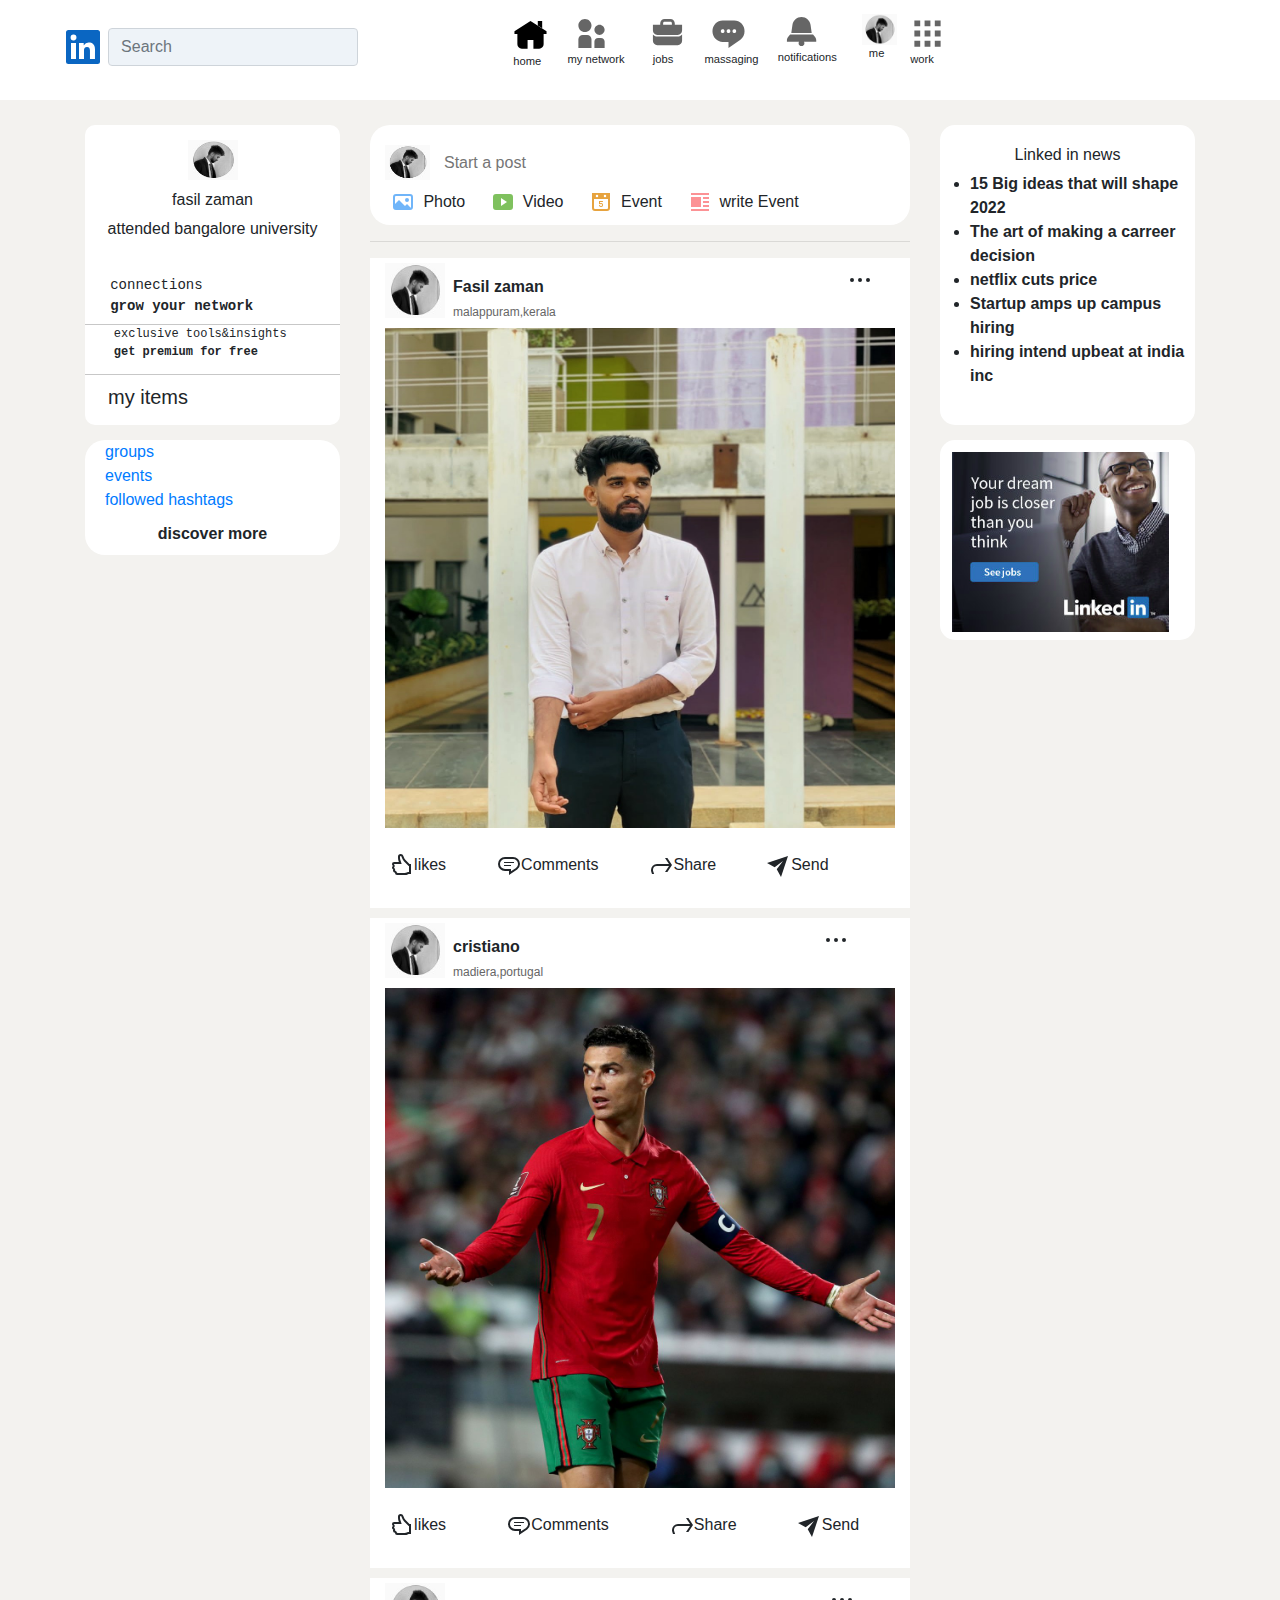
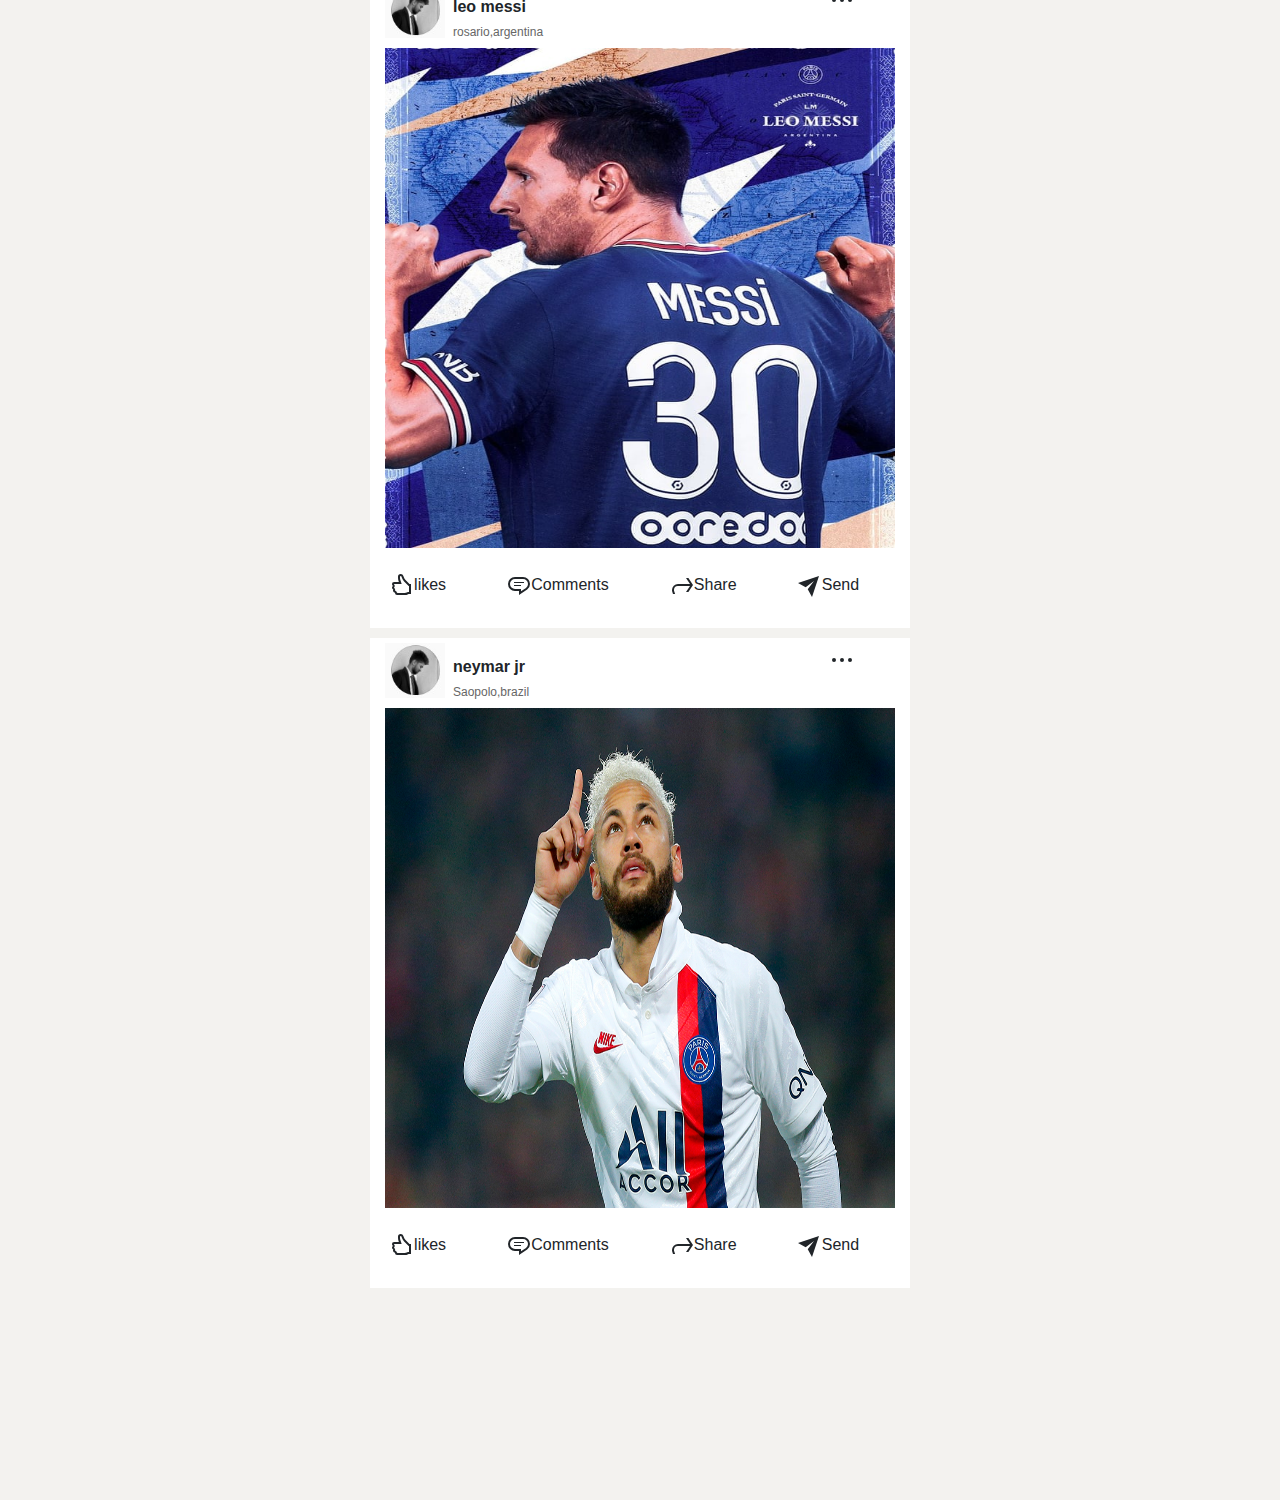
==== commit 24b02a6f: "Add files via upload" ====
--- a/home.html
+++ b/home.html
@@ -10,13 +10,12 @@
 </head>
 <body>
     <header> 
-
-        <DIV>
+        
         <div class="row">
-        <div class="col-lg-1">
+         <!-- <div class="col-lg-1" style="position: fixed; z-index: 10; background-color: white;">
                 
-        </div>
-        <div class="col-lg-11">
+        </div>  -->
+        <div class="col-lg-12" style="position: fixed; z-index: 10; background-color: white;">
             <nav class="navbar navbar-expand-lg navbar-light">
                 <img src="home-logo.svg" style="margin-left: 50px;">
                 <div class="hider1">
@@ -113,14 +112,13 @@
                 </div>
               </nav>
         </div>
-        </div>
     </header>
-    <div class="main">
+    <div class="main" style=" margin-top: 100px;">
         <div class="container">
             <div class="row">
 
            
-            <div class="col-lg-3 col-md-3" style="width: 100%;">
+            <div class="col-lg-3 col-md-3" style="width: 100%;" >
                 <div style="background-color: white; width: 100%; height: 150px;margin-top: 25px; border-top-left-radius: 10px;border-top-right-radius: 10px; display: block;">
                         <div style="padding-top: 15px;">
                         <img src="dpzaman.jpg" style="width: 50px; height: 40px; display: block; margin: 0 auto;">
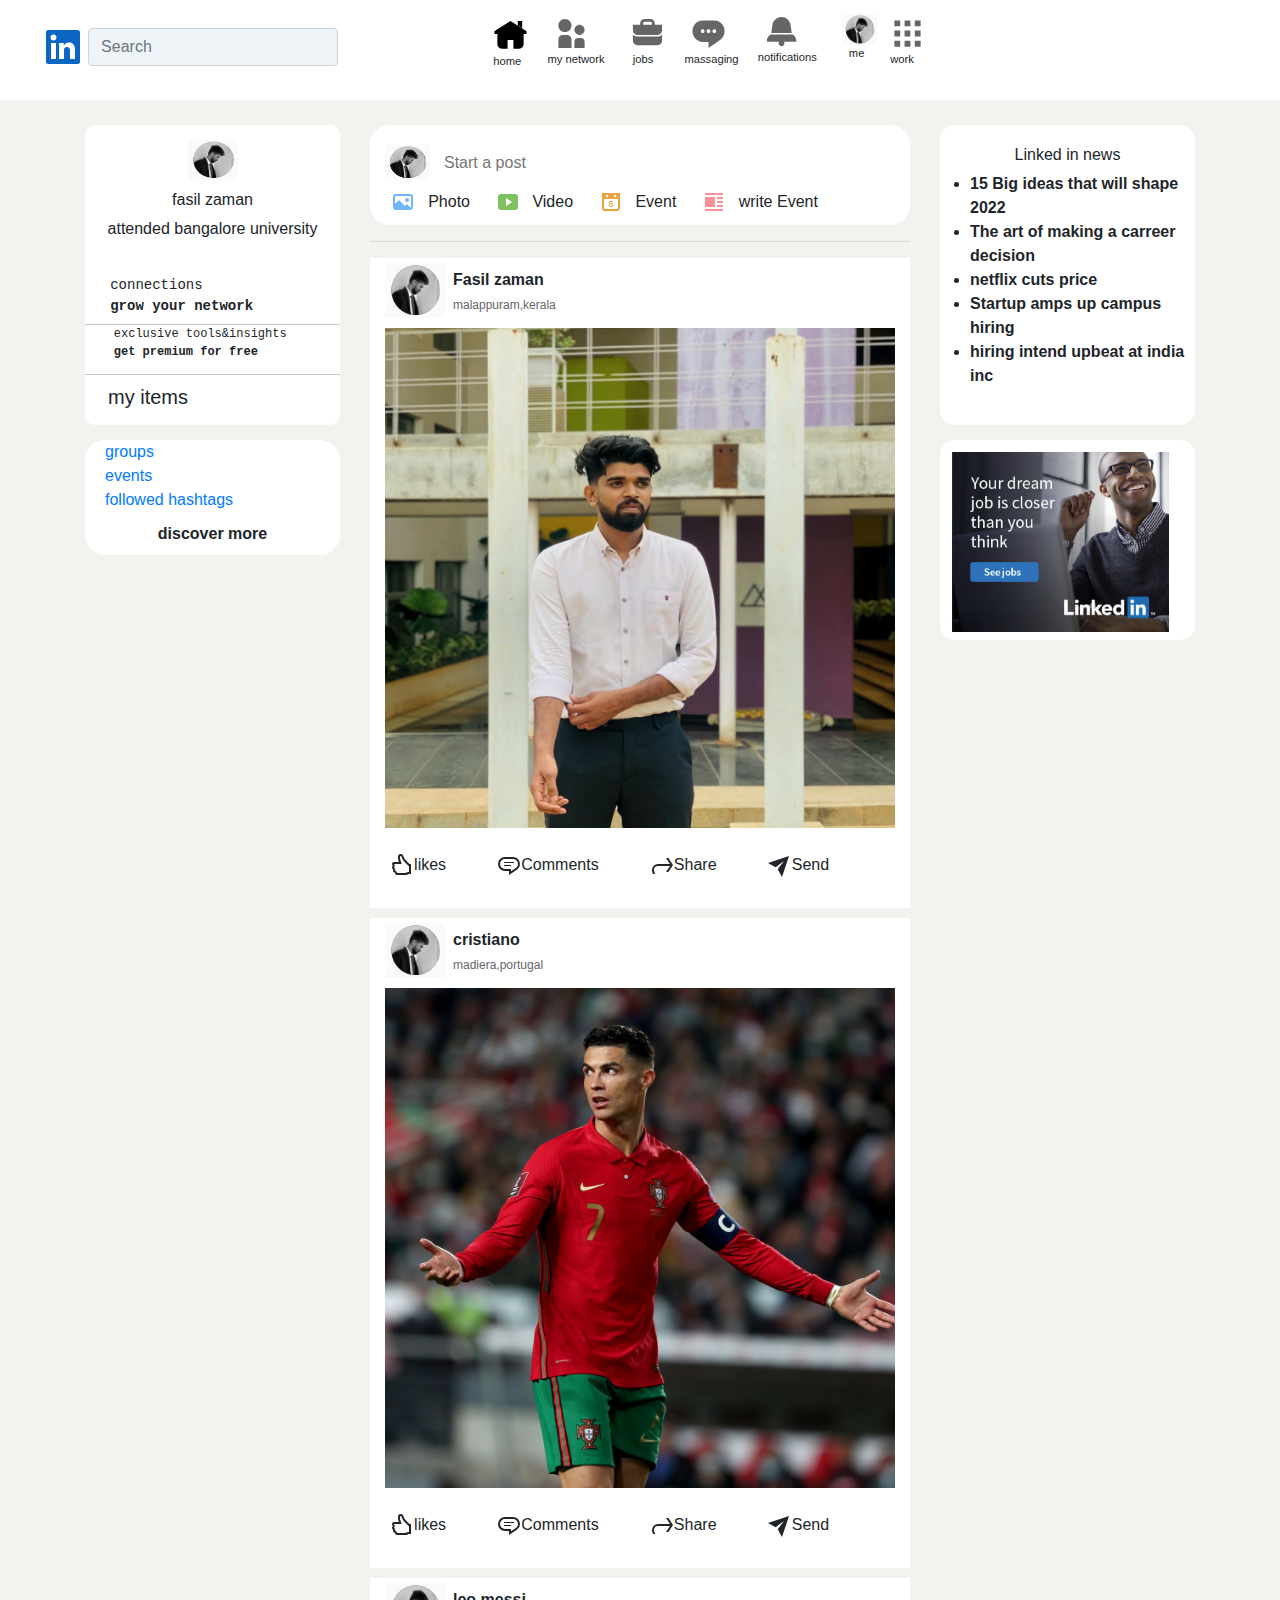
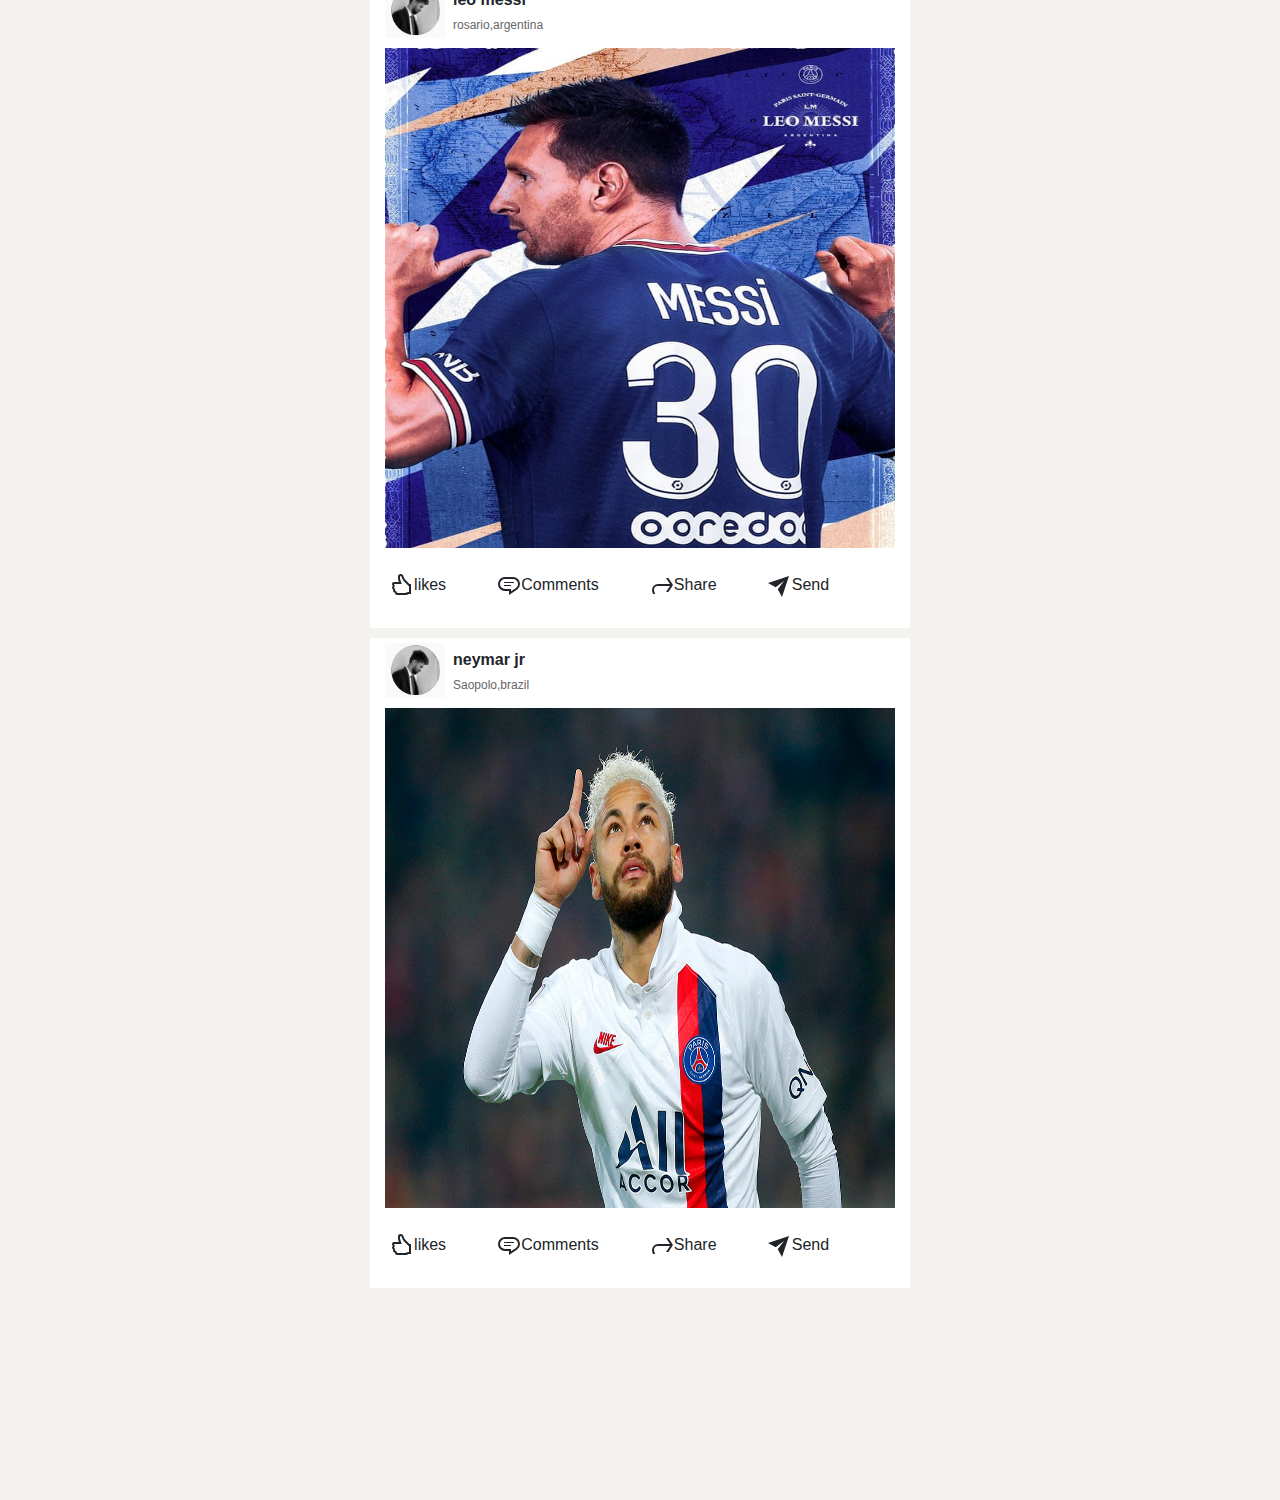
==== commit 7ad9381c: "Add files via upload" ====
--- a/home.html
+++ b/home.html
@@ -17,7 +17,7 @@
         </div>  -->
         <div class="col-lg-12" style="position: fixed; z-index: 10; background-color: white;">
             <nav class="navbar navbar-expand-lg navbar-light">
-                <img src="home-logo.svg" style="margin-left: 50px;">
+                <img src="home-logo.svg" style="margin-left: 30px;">
                 <div class="hider1">
                 <form class="form-inline my-2 my-lg-0">
                     <input class="textbox1 form-control mr-sm-2" type="search" placeholder="Search" aria-label="Search" style="width: 250px; background-color: #EEF3F8;">
@@ -47,9 +47,9 @@
                           <p class="para3">jobs</p>
                       </div>
                 </div>
-                <button class="navbar-toggler" type="button" data-toggle="collapse" data-target="#navbarSupportedContent" aria-controls="navbarSupportedContent" aria-expanded="false" aria-label="Toggle navigation">
+                <button class="navbar-toggler" type="button" data-toggle="collapse" data-target="#navbarSupportedContent" aria-controls="navbarSupportedContent" aria-expanded="false" aria-label="Toggle navigation"   >
                     <span class="navbar-toggler-icon"></span>
-                  </button>
+                </button>
                 <div class="collapse navbar-collapse" id="navbarSupportedContent">
                   <ul class="navbar-nav mr-auto">
                     <!-- <li class="nav-item active">
@@ -170,7 +170,7 @@
                               </svg>
                             </div>
                             <div class="posticons" >
-                                <p style="margin-left: 8px;">Photo</p>
+                                <p style="margin-left: 1vw;">Photo</p>
                             </div>
                         </div>
                         <div style="display: flex;margin-top: 10px; margin-left: 2vw; ">
@@ -180,7 +180,7 @@
                               </svg>
                             </div>
                             <div class="posticons" >
-                                <P style="margin-left: 8px;">Video</P>
+                                <P style="margin-left: 1vw;">Video</P>
                             </div>
                         </div>
                         <div style="display: flex;margin-top: 10px; margin-left: 2vw; ">
@@ -190,7 +190,7 @@
                               </svg>
                             </div>
                             <div class="posticons" >
-                                <p style="margin-left: 8px;">Event</p>
+                                <p style="margin-left: 1vw;">Event</p>
                             </div>
                         </div>
                         <div style="display: flex;margin-top: 10px; margin-left: 2vw; ">
@@ -200,7 +200,7 @@
                               </svg>
                             </div>
                             <div class="posticons" >
-                                <p style="margin-left: 8px;">write Event</p>
+                                <p style="margin-left: 1vw;">write Event</p>
                             </div>
                         </div>
 
@@ -215,14 +215,74 @@
                         </div>
                         <div>
                            <p style="padding-top: 10px; padding-left: 8px;"><b>Fasil zaman</b>
-                            <svg  style="margin-left: 300px;" xmlns="http://www.w3.org/2000/svg" viewBox="0 0 24 24" data-supported-dps="24x24" fill="currentColor" class="mercado-match" width="24" height="24" focusable="false">
+                            <!-- <svg  style="margin-left: 300px;" xmlns="http://www.w3.org/2000/svg" viewBox="0 0 24 24" data-supported-dps="24x24" fill="currentColor" class="mercado-match" width="24" height="24" focusable="false">
                                 <path d="M14 12a2 2 0 11-2-2 2 2 0 012 2zM4 10a2 2 0 102 2 2 2 0 00-2-2zm16 0a2 2 0 102 2 2 2 0 00-2-2z"></path>
-                              </svg>
+                              </svg> -->
                            <br><span style="font-weight: 400; color: #666666 ;font-size: 12px;">malappuram,kerala</span></p>
                         </div>
                     </div>
                     <div>
                         <img src="zmanpost.jpeg" style="width: 100%; height: 500px;">
+                    </div>
+                    <div style="display: flex; margin-top: 25px ;">
+                        <div class="bottompost" style="display: flex; margin-left: 1%;">
+                            <div>
+                            <li-icon aria-hidden="true" type="like-icon" class="artdeco-button__icon" style="user-select: auto;"><svg class="bottomicon"  xmlns="http://www.w3.org/2000/svg" viewBox="0 0 24 24" data-supported-dps="24x24" fill="currentColor" class="mercado-match" width="24" height="24" focusable="false" style="user-select: auto;">
+                                <path d="M19.46 11l-3.91-3.91a7 7 0 01-1.69-2.74l-.49-1.47A2.76 2.76 0 0010.76 1 2.75 2.75 0 008 3.74v1.12a9.19 9.19 0 00.46 2.85L8.89 9H4.12A2.12 2.12 0 002 11.12a2.16 2.16 0 00.92 1.76A2.11 2.11 0 002 14.62a2.14 2.14 0 001.28 2 2 2 0 00-.28 1 2.12 2.12 0 002 2.12v.14A2.12 2.12 0 007.12 22h7.49a8.08 8.08 0 003.58-.84l.31-.16H21V11zM19 19h-1l-.73.37a6.14 6.14 0 01-2.69.63H7.72a1 1 0 01-1-.72l-.25-.87-.85-.41A1 1 0 015 17l.17-1-.76-.74A1 1 0 014.27 14l.66-1.09-.73-1.1a.49.49 0 01.08-.7.48.48 0 01.34-.11h7.05l-1.31-3.92A7 7 0 0110 4.86V3.75a.77.77 0 01.75-.75.75.75 0 01.71.51L12 5a9 9 0 002.13 3.5l4.5 4.5H19z" style="user-select: auto;"></path>
+                              </svg></li-icon>
+                            </div>
+                            <div>
+                                <p>likes</p>
+                            </div>
+                        </div>
+                        <div class="bottompost" style="display: flex; margin-left: 4vw;">
+                            <div>
+                                <li-icon aria-hidden="true" type="speech-bubble-icon" class="artdeco-button__icon" style="user-select: auto;"><svg class="bottomicon"  xmlns="http://www.w3.org/2000/svg" viewBox="0 0 24 24" data-supported-dps="24x24" fill="currentColor" class="mercado-match" width="24" height="24" focusable="false" style="user-select: auto;">
+                                    <path d="M7 9h10v1H7zm0 4h7v-1H7zm16-2a6.78 6.78 0 01-2.84 5.61L12 22v-4H8A7 7 0 018 4h8a7 7 0 017 7zm-2 0a5 5 0 00-5-5H8a5 5 0 000 10h6v2.28L19 15a4.79 4.79 0 002-4z" style="user-select: auto;"></path>
+                                  </svg></li-icon>
+                            </div>
+                            <div>
+                                <p>Comments</p>
+                            </div>
+                        </div>
+                        <div class="bottompost" style="display: flex; margin-left: 4vw;">
+                            <div>
+                                <li-icon aria-hidden="true" type="share-linkedin-icon" class="artdeco-button__icon" style="user-select: auto;"><svg class="bottomicon"    xmlns="http://www.w3.org/2000/svg" viewBox="0 0 24 24" data-supported-dps="24x24" fill="currentColor" class="mercado-match" width="24" height="24" focusable="false" style="user-select: auto;">
+                                    <path d="M23 12l-4.61 7H16l4-6H8a3.92 3.92 0 00-4 3.84V17a4 4 0 00.19 1.24L5.12 21H3l-.73-2.22A6.4 6.4 0 012 16.94 6 6 0 018 11h12l-4-6h2.39z" style="user-select: auto;"></path>
+                                  </svg></li-icon>
+                            </div>
+                            <div>
+                                <p>Share</p>
+                            </div>
+                        </div>
+                        <div class="bottompost"  style="display: flex; margin-left: 4vw;">
+                            <div>
+                                <li-icon aria-hidden="true" type="send-privately-icon" style="user-select: auto;"><svg class="bottomicon" xmlns="http://www.w3.org/2000/svg" viewBox="0 0 24 24" data-supported-dps="24x24" fill="currentColor" class="mercado-match" width="24" height="24" focusable="false" style="user-select: auto;">
+                                    <path d="M21 3L0 10l7.66 4.26L16 8l-6.26 8.34L14 24l7-21z" style="user-select: auto;"></path>
+                                  </svg></li-icon>
+                            </div>
+                            <div>
+                                <p>Send</p>
+                            </div>
+                        </div>
+                    </div>
+
+                </div>
+                <div class="posts col-md-12" style="height: 650px; background-color: white; margin-top: 10px;">
+                    <div class="topbarpo" style="width: 100%; height: 70px; display: flex;">
+                        <div>
+                            <img src="dpzaman.jpg" style="height: 60px; width: 60px; padding-top: 5px;">
+                        </div>
+                        <div>
+                           <p style="padding-top: 10px; padding-left: 8px;"><b>cristiano</b>
+                            <!-- <svg  style="margin-left: 300px;" xmlns="http://www.w3.org/2000/svg" viewBox="0 0 24 24" data-supported-dps="24x24" fill="currentColor" class="mercado-match" width="24" height="24" focusable="false">
+                                <path d="M14 12a2 2 0 11-2-2 2 2 0 012 2zM4 10a2 2 0 102 2 2 2 0 00-2-2zm16 0a2 2 0 102 2 2 2 0 00-2-2z"></path>
+                              </svg> -->
+                           <br><span style="font-weight: 400; color: #666666 ;font-size: 12px;">madiera,portugal</span></p>
+                        </div>
+                    </div>
+                    <div>
+                        <img src="cr7.jpg" style="width: 100%; height: 500px;">
                     </div>
                     <div style="display: flex; margin-top: 25px ;">
                         <div class="bottompost" style="display: flex; margin-left: 1%;">
@@ -235,9 +295,9 @@
                                 <p>likes</p>
                             </div>
                         </div>
-                        <div class="bottompost" style="display: flex; margin-left: 10%;">
-                            <div>
-                                <li-icon aria-hidden="true" type="speech-bubble-icon" class="artdeco-button__icon" style="user-select: auto;"><svg xmlns="http://www.w3.org/2000/svg" viewBox="0 0 24 24" data-supported-dps="24x24" fill="currentColor" class="mercado-match" width="24" height="24" focusable="false" style="user-select: auto;">
+                        <div class="bottompost" style="display: flex; margin-left: 4vw;">
+                            <div>
+                                <li-icon aria-hidden="true" type="speech-bubble-icon" class="artdeco-button__icon" style="user-select: auto;"><svg class="bottomicon" xmlns="http://www.w3.org/2000/svg" viewBox="0 0 24 24" data-supported-dps="24x24" fill="currentColor" class="mercado-match" width="24" height="24" focusable="false" style="user-select: auto;">
                                     <path d="M7 9h10v1H7zm0 4h7v-1H7zm16-2a6.78 6.78 0 01-2.84 5.61L12 22v-4H8A7 7 0 018 4h8a7 7 0 017 7zm-2 0a5 5 0 00-5-5H8a5 5 0 000 10h6v2.28L19 15a4.79 4.79 0 002-4z" style="user-select: auto;"></path>
                                   </svg></li-icon>
                             </div>
@@ -245,9 +305,9 @@
                                 <p>Comments</p>
                             </div>
                         </div>
-                        <div class="bottompost" style="display: flex; margin-left: 10%;">
-                            <div>
-                                <li-icon aria-hidden="true" type="share-linkedin-icon" class="artdeco-button__icon" style="user-select: auto;"><svg xmlns="http://www.w3.org/2000/svg" viewBox="0 0 24 24" data-supported-dps="24x24" fill="currentColor" class="mercado-match" width="24" height="24" focusable="false" style="user-select: auto;">
+                        <div class="bottompost" style="display: flex; margin-left: 4vw;">
+                            <div>
+                                <li-icon aria-hidden="true" type="share-linkedin-icon" class="artdeco-button__icon" style="user-select: auto;"><svg class="bottomicon" xmlns="http://www.w3.org/2000/svg" viewBox="0 0 24 24" data-supported-dps="24x24" fill="currentColor" class="mercado-match" width="24" height="24" focusable="false" style="user-select: auto;">
                                     <path d="M23 12l-4.61 7H16l4-6H8a3.92 3.92 0 00-4 3.84V17a4 4 0 00.19 1.24L5.12 21H3l-.73-2.22A6.4 6.4 0 012 16.94 6 6 0 018 11h12l-4-6h2.39z" style="user-select: auto;"></path>
                                   </svg></li-icon>
                             </div>
@@ -255,9 +315,9 @@
                                 <p>Share</p>
                             </div>
                         </div>
-                        <div class="bottompost"  style="display: flex; margin-left: 10%;">
-                            <div>
-                                <li-icon aria-hidden="true" type="send-privately-icon" style="user-select: auto;"><svg xmlns="http://www.w3.org/2000/svg" viewBox="0 0 24 24" data-supported-dps="24x24" fill="currentColor" class="mercado-match" width="24" height="24" focusable="false" style="user-select: auto;">
+                        <div class="bottompost" style="display: flex; margin-left: 4vw;">
+                            <div>
+                                <li-icon aria-hidden="true" type="send-privately-icon" style="user-select: auto;"><svg class="bottomicon" xmlns="http://www.w3.org/2000/svg" viewBox="0 0 24 24" data-supported-dps="24x24" fill="currentColor" class="mercado-match" width="24" height="24" focusable="false" style="user-select: auto;">
                                     <path d="M21 3L0 10l7.66 4.26L16 8l-6.26 8.34L14 24l7-21z" style="user-select: auto;"></path>
                                   </svg></li-icon>
                             </div>
@@ -266,7 +326,6 @@
                             </div>
                         </div>
                     </div>
-
                 </div>
                 <div class="posts col-md-12" style="height: 650px; background-color: white; margin-top: 10px;">
                     <div class="topbarpo" style="width: 100%; height: 70px; display: flex;">
@@ -274,20 +333,79 @@
                             <img src="dpzaman.jpg" style="height: 60px; width: 60px; padding-top: 5px;">
                         </div>
                         <div>
-                           <p style="padding-top: 10px; padding-left: 8px;"><b>cristiano</b>
-                            <svg  style="margin-left: 300px;" xmlns="http://www.w3.org/2000/svg" viewBox="0 0 24 24" data-supported-dps="24x24" fill="currentColor" class="mercado-match" width="24" height="24" focusable="false">
+                           <p style="padding-top: 10px; padding-left: 8px;"><b>leo messi</b>
+                            <!-- <svg  style="margin-left: 300px;" xmlns="http://www.w3.org/2000/svg" viewBox="0 0 24 24" data-supported-dps="24x24" fill="currentColor" class="mercado-match" width="24" height="24" focusable="false">
                                 <path d="M14 12a2 2 0 11-2-2 2 2 0 012 2zM4 10a2 2 0 102 2 2 2 0 00-2-2zm16 0a2 2 0 102 2 2 2 0 00-2-2z"></path>
-                              </svg>
-                           <br><span style="font-weight: 400; color: #666666 ;font-size: 12px;">madiera,portugal</span></p>
-                        </div>
-                    </div>
-                    <div>
-                        <img src="cr7.jpg" style="width: 100%; height: 500px;">
+                              </svg> -->
+                           <br><span style="font-weight: 400; color: #666666 ;font-size: 12px;">rosario,argentina</span></p>
+                        </div>
+                    </div>
+                    <div>
+                        <img src="leopsg.jpg" style="width: 100%; height: 500px;">
+                    </div>
+                    <div style="display: flex; margin-top: 25px ;">
+                        <div class="bottompost"   style="display: flex; margin-left: 1%;">
+                            <div>
+                            <li-icon aria-hidden="true" type="like-icon" class="artdeco-button__icon" style="user-select: auto;"><svg class="bottomicon" xmlns="http://www.w3.org/2000/svg" viewBox="0 0 24 24" data-supported-dps="24x24" fill="currentColor" class="mercado-match" width="24" height="24" focusable="false" style="user-select: auto;">
+                                <path d="M19.46 11l-3.91-3.91a7 7 0 01-1.69-2.74l-.49-1.47A2.76 2.76 0 0010.76 1 2.75 2.75 0 008 3.74v1.12a9.19 9.19 0 00.46 2.85L8.89 9H4.12A2.12 2.12 0 002 11.12a2.16 2.16 0 00.92 1.76A2.11 2.11 0 002 14.62a2.14 2.14 0 001.28 2 2 2 0 00-.28 1 2.12 2.12 0 002 2.12v.14A2.12 2.12 0 007.12 22h7.49a8.08 8.08 0 003.58-.84l.31-.16H21V11zM19 19h-1l-.73.37a6.14 6.14 0 01-2.69.63H7.72a1 1 0 01-1-.72l-.25-.87-.85-.41A1 1 0 015 17l.17-1-.76-.74A1 1 0 014.27 14l.66-1.09-.73-1.1a.49.49 0 01.08-.7.48.48 0 01.34-.11h7.05l-1.31-3.92A7 7 0 0110 4.86V3.75a.77.77 0 01.75-.75.75.75 0 01.71.51L12 5a9 9 0 002.13 3.5l4.5 4.5H19z" style="user-select: auto;"></path>
+                              </svg></li-icon>
+                            </div>
+                            <div>
+                                <p>likes</p>
+                            </div>
+                        </div>
+                        <div class="bottompost"  style="display: flex; margin-left: 4vw;">
+                            <div>
+                                <li-icon aria-hidden="true" type="speech-bubble-icon" class="artdeco-button__icon" style="user-select: auto;"><svg class="bottomicon" xmlns="http://www.w3.org/2000/svg" viewBox="0 0 24 24" data-supported-dps="24x24" fill="currentColor" class="mercado-match" width="24" height="24" focusable="false" style="user-select: auto;">
+                                    <path d="M7 9h10v1H7zm0 4h7v-1H7zm16-2a6.78 6.78 0 01-2.84 5.61L12 22v-4H8A7 7 0 018 4h8a7 7 0 017 7zm-2 0a5 5 0 00-5-5H8a5 5 0 000 10h6v2.28L19 15a4.79 4.79 0 002-4z" style="user-select: auto;"></path>
+                                  </svg></li-icon>
+                            </div>
+                            <div>
+                                <p>Comments</p>
+                            </div>
+                        </div>
+                        <div class="bottompost" style="display: flex; margin-left: 4vw;">
+                            <div>
+                                <li-icon aria-hidden="true" type="share-linkedin-icon" class="artdeco-button__icon" style="user-select: auto;"><svg class="bottomicon" xmlns="http://www.w3.org/2000/svg" viewBox="0 0 24 24" data-supported-dps="24x24" fill="currentColor" class="mercado-match" width="24" height="24" focusable="false" style="user-select: auto;">
+                                    <path d="M23 12l-4.61 7H16l4-6H8a3.92 3.92 0 00-4 3.84V17a4 4 0 00.19 1.24L5.12 21H3l-.73-2.22A6.4 6.4 0 012 16.94 6 6 0 018 11h12l-4-6h2.39z" style="user-select: auto;"></path>
+                                  </svg></li-icon>
+                            </div>
+                            <div>
+                                <p>Share</p>
+                            </div>
+                        </div>
+                        <div class="bottompost" style="display: flex; margin-left: 4vw;">
+                            <div>
+                                <li-icon aria-hidden="true" type="send-privately-icon" style="user-select: auto;"><svg class="bottomicon" xmlns="http://www.w3.org/2000/svg" viewBox="0 0 24 24" data-supported-dps="24x24" fill="currentColor" class="mercado-match" width="24" height="24" focusable="false" style="user-select: auto;">
+                                    <path d="M21 3L0 10l7.66 4.26L16 8l-6.26 8.34L14 24l7-21z" style="user-select: auto;"></path>
+                                  </svg></li-icon>
+                            </div>
+                            <div>
+                                <p class="bottompost">Send</p>
+                            </div>
+                        </div>
+                    </div>
+                </div>
+                <div class="posts col-md-12" style="height: 650px; background-color: white; margin-top: 10px;">
+                    <div class="topbarpo" style="width: 100%; height: 70px; display: flex;">
+                        <div>
+                            <img src="dpzaman.jpg" style="height: 60px; width: 60px; padding-top: 5px;">
+                        </div>
+                        <div>
+                           <p style="padding-top: 10px; padding-left: 8px;"><b>neymar jr</b>
+                            <!-- <svg  style="margin-left: 300px;" xmlns="http://www.w3.org/2000/svg" viewBox="0 0 24 24" data-supported-dps="24x24" fill="currentColor" class="mercado-match" width="24" height="24" focusable="false">
+                                <path d="M14 12a2 2 0 11-2-2 2 2 0 012 2zM4 10a2 2 0 102 2 2 2 0 00-2-2zm16 0a2 2 0 102 2 2 2 0 00-2-2z"></path>
+                              </svg> -->
+                           <br><span style="font-weight: 400; color: #666666 ;font-size: 12px;">Saopolo,brazil</span></p>
+                        </div>
+                    </div>
+                    <div>
+                        <img src="njr1.jpg" style="width: 100%; height: 500px;">
                     </div>
                     <div style="display: flex; margin-top: 25px ;">
                         <div class="bottompost" style="display: flex; margin-left: 1%;">
                             <div>
-                            <li-icon aria-hidden="true" type="like-icon" class="artdeco-button__icon" style="user-select: auto;"><svg xmlns="http://www.w3.org/2000/svg" viewBox="0 0 24 24" data-supported-dps="24x24" fill="currentColor" class="mercado-match" width="24" height="24" focusable="false" style="user-select: auto;">
+                            <li-icon aria-hidden="true" type="like-icon" class="artdeco-button__icon" style="user-select: auto;"><svg class="bottomicon" xmlns="http://www.w3.org/2000/svg" viewBox="0 0 24 24" data-supported-dps="24x24" fill="currentColor" class="mercado-match" width="24" height="24" focusable="false" style="user-select: auto;">
                                 <path d="M19.46 11l-3.91-3.91a7 7 0 01-1.69-2.74l-.49-1.47A2.76 2.76 0 0010.76 1 2.75 2.75 0 008 3.74v1.12a9.19 9.19 0 00.46 2.85L8.89 9H4.12A2.12 2.12 0 002 11.12a2.16 2.16 0 00.92 1.76A2.11 2.11 0 002 14.62a2.14 2.14 0 001.28 2 2 2 0 00-.28 1 2.12 2.12 0 002 2.12v.14A2.12 2.12 0 007.12 22h7.49a8.08 8.08 0 003.58-.84l.31-.16H21V11zM19 19h-1l-.73.37a6.14 6.14 0 01-2.69.63H7.72a1 1 0 01-1-.72l-.25-.87-.85-.41A1 1 0 015 17l.17-1-.76-.74A1 1 0 014.27 14l.66-1.09-.73-1.1a.49.49 0 01.08-.7.48.48 0 01.34-.11h7.05l-1.31-3.92A7 7 0 0110 4.86V3.75a.77.77 0 01.75-.75.75.75 0 01.71.51L12 5a9 9 0 002.13 3.5l4.5 4.5H19z" style="user-select: auto;"></path>
                               </svg></li-icon>
                             </div>
@@ -295,9 +413,9 @@
                                 <p>likes</p>
                             </div>
                         </div>
-                        <div class="bottompost" style="display: flex; margin-left: 12%;">
-                            <div>
-                                <li-icon aria-hidden="true" type="speech-bubble-icon" class="artdeco-button__icon" style="user-select: auto;"><svg xmlns="http://www.w3.org/2000/svg" viewBox="0 0 24 24" data-supported-dps="24x24" fill="currentColor" class="mercado-match" width="24" height="24" focusable="false" style="user-select: auto;">
+                        <div class="bottompost" style="display: flex; margin-left: 4vw;">
+                            <div>
+                                <li-icon aria-hidden="true" type="speech-bubble-icon" class="artdeco-button__icon" style="user-select: auto;"><svg class="bottomicon" xmlns="http://www.w3.org/2000/svg" viewBox="0 0 24 24" data-supported-dps="24x24" fill="currentColor" class="mercado-match" width="24" height="24" focusable="false" style="user-select: auto;">
                                     <path d="M7 9h10v1H7zm0 4h7v-1H7zm16-2a6.78 6.78 0 01-2.84 5.61L12 22v-4H8A7 7 0 018 4h8a7 7 0 017 7zm-2 0a5 5 0 00-5-5H8a5 5 0 000 10h6v2.28L19 15a4.79 4.79 0 002-4z" style="user-select: auto;"></path>
                                   </svg></li-icon>
                             </div>
@@ -305,9 +423,9 @@
                                 <p>Comments</p>
                             </div>
                         </div>
-                        <div class="bottompost" style="display: flex; margin-left: 12%;">
-                            <div>
-                                <li-icon aria-hidden="true" type="share-linkedin-icon" class="artdeco-button__icon" style="user-select: auto;"><svg xmlns="http://www.w3.org/2000/svg" viewBox="0 0 24 24" data-supported-dps="24x24" fill="currentColor" class="mercado-match" width="24" height="24" focusable="false" style="user-select: auto;">
+                        <div class="bottompost" style="display: flex; margin-left: 4vw;">
+                            <div>
+                                <li-icon aria-hidden="true" type="share-linkedin-icon" class="artdeco-button__icon" style="user-select: auto;"><svg class="bottomicon" xmlns="http://www.w3.org/2000/svg" viewBox="0 0 24 24" data-supported-dps="24x24" fill="currentColor" class="mercado-match" width="24" height="24" focusable="false" style="user-select: auto;">
                                     <path d="M23 12l-4.61 7H16l4-6H8a3.92 3.92 0 00-4 3.84V17a4 4 0 00.19 1.24L5.12 21H3l-.73-2.22A6.4 6.4 0 012 16.94 6 6 0 018 11h12l-4-6h2.39z" style="user-select: auto;"></path>
                                   </svg></li-icon>
                             </div>
@@ -315,127 +433,9 @@
                                 <p>Share</p>
                             </div>
                         </div>
-                        <div class="bottompost" style="display: flex; margin-left: 12%;">
-                            <div>
-                                <li-icon aria-hidden="true" type="send-privately-icon" style="user-select: auto;"><svg xmlns="http://www.w3.org/2000/svg" viewBox="0 0 24 24" data-supported-dps="24x24" fill="currentColor" class="mercado-match" width="24" height="24" focusable="false" style="user-select: auto;">
-                                    <path d="M21 3L0 10l7.66 4.26L16 8l-6.26 8.34L14 24l7-21z" style="user-select: auto;"></path>
-                                  </svg></li-icon>
-                            </div>
-                            <div>
-                                <p>Send</p>
-                            </div>
-                        </div>
-                    </div>
-                </div>
-                <div class="posts col-md-12" style="height: 650px; background-color: white; margin-top: 10px;">
-                    <div class="topbarpo" style="width: 100%; height: 70px; display: flex;">
-                        <div>
-                            <img src="dpzaman.jpg" style="height: 60px; width: 60px; padding-top: 5px;">
-                        </div>
-                        <div>
-                           <p style="padding-top: 10px; padding-left: 8px;"><b>leo messi</b>
-                            <svg  style="margin-left: 300px;" xmlns="http://www.w3.org/2000/svg" viewBox="0 0 24 24" data-supported-dps="24x24" fill="currentColor" class="mercado-match" width="24" height="24" focusable="false">
-                                <path d="M14 12a2 2 0 11-2-2 2 2 0 012 2zM4 10a2 2 0 102 2 2 2 0 00-2-2zm16 0a2 2 0 102 2 2 2 0 00-2-2z"></path>
-                              </svg>
-                           <br><span style="font-weight: 400; color: #666666 ;font-size: 12px;">rosario,argentina</span></p>
-                        </div>
-                    </div>
-                    <div>
-                        <img src="leopsg.jpg" style="width: 100%; height: 500px;">
-                    </div>
-                    <div style="display: flex; margin-top: 25px ;">
-                        <div class="bottompost"   style="display: flex; margin-left: 1%;">
-                            <div>
-                            <li-icon aria-hidden="true" type="like-icon" class="artdeco-button__icon" style="user-select: auto;"><svg xmlns="http://www.w3.org/2000/svg" viewBox="0 0 24 24" data-supported-dps="24x24" fill="currentColor" class="mercado-match" width="24" height="24" focusable="false" style="user-select: auto;">
-                                <path d="M19.46 11l-3.91-3.91a7 7 0 01-1.69-2.74l-.49-1.47A2.76 2.76 0 0010.76 1 2.75 2.75 0 008 3.74v1.12a9.19 9.19 0 00.46 2.85L8.89 9H4.12A2.12 2.12 0 002 11.12a2.16 2.16 0 00.92 1.76A2.11 2.11 0 002 14.62a2.14 2.14 0 001.28 2 2 2 0 00-.28 1 2.12 2.12 0 002 2.12v.14A2.12 2.12 0 007.12 22h7.49a8.08 8.08 0 003.58-.84l.31-.16H21V11zM19 19h-1l-.73.37a6.14 6.14 0 01-2.69.63H7.72a1 1 0 01-1-.72l-.25-.87-.85-.41A1 1 0 015 17l.17-1-.76-.74A1 1 0 014.27 14l.66-1.09-.73-1.1a.49.49 0 01.08-.7.48.48 0 01.34-.11h7.05l-1.31-3.92A7 7 0 0110 4.86V3.75a.77.77 0 01.75-.75.75.75 0 01.71.51L12 5a9 9 0 002.13 3.5l4.5 4.5H19z" style="user-select: auto;"></path>
-                              </svg></li-icon>
-                            </div>
-                            <div>
-                                <p>likes</p>
-                            </div>
-                        </div>
-                        <div class="bottompost"  style="display: flex; margin-left: 12%;">
-                            <div>
-                                <li-icon aria-hidden="true" type="speech-bubble-icon" class="artdeco-button__icon" style="user-select: auto;"><svg xmlns="http://www.w3.org/2000/svg" viewBox="0 0 24 24" data-supported-dps="24x24" fill="currentColor" class="mercado-match" width="24" height="24" focusable="false" style="user-select: auto;">
-                                    <path d="M7 9h10v1H7zm0 4h7v-1H7zm16-2a6.78 6.78 0 01-2.84 5.61L12 22v-4H8A7 7 0 018 4h8a7 7 0 017 7zm-2 0a5 5 0 00-5-5H8a5 5 0 000 10h6v2.28L19 15a4.79 4.79 0 002-4z" style="user-select: auto;"></path>
-                                  </svg></li-icon>
-                            </div>
-                            <div>
-                                <p>Comments</p>
-                            </div>
-                        </div>
-                        <div class="bottompost" style="display: flex; margin-left: 12%;">
-                            <div>
-                                <li-icon aria-hidden="true" type="share-linkedin-icon" class="artdeco-button__icon" style="user-select: auto;"><svg xmlns="http://www.w3.org/2000/svg" viewBox="0 0 24 24" data-supported-dps="24x24" fill="currentColor" class="mercado-match" width="24" height="24" focusable="false" style="user-select: auto;">
-                                    <path d="M23 12l-4.61 7H16l4-6H8a3.92 3.92 0 00-4 3.84V17a4 4 0 00.19 1.24L5.12 21H3l-.73-2.22A6.4 6.4 0 012 16.94 6 6 0 018 11h12l-4-6h2.39z" style="user-select: auto;"></path>
-                                  </svg></li-icon>
-                            </div>
-                            <div>
-                                <p>Share</p>
-                            </div>
-                        </div>
-                        <div class="bottompost" style="display: flex; margin-left: 12%;">
-                            <div>
-                                <li-icon aria-hidden="true" type="send-privately-icon" style="user-select: auto;"><svg xmlns="http://www.w3.org/2000/svg" viewBox="0 0 24 24" data-supported-dps="24x24" fill="currentColor" class="mercado-match" width="24" height="24" focusable="false" style="user-select: auto;">
-                                    <path d="M21 3L0 10l7.66 4.26L16 8l-6.26 8.34L14 24l7-21z" style="user-select: auto;"></path>
-                                  </svg></li-icon>
-                            </div>
-                            <div>
-                                <p class="bottompost">Send</p>
-                            </div>
-                        </div>
-                    </div>
-                </div>
-                <div class="posts col-md-12" style="height: 650px; background-color: white; margin-top: 10px;">
-                    <div class="topbarpo" style="width: 100%; height: 70px; display: flex;">
-                        <div>
-                            <img src="dpzaman.jpg" style="height: 60px; width: 60px; padding-top: 5px;">
-                        </div>
-                        <div>
-                           <p style="padding-top: 10px; padding-left: 8px;"><b>neymar jr</b>
-                            <svg  style="margin-left: 300px;" xmlns="http://www.w3.org/2000/svg" viewBox="0 0 24 24" data-supported-dps="24x24" fill="currentColor" class="mercado-match" width="24" height="24" focusable="false">
-                                <path d="M14 12a2 2 0 11-2-2 2 2 0 012 2zM4 10a2 2 0 102 2 2 2 0 00-2-2zm16 0a2 2 0 102 2 2 2 0 00-2-2z"></path>
-                              </svg>
-                           <br><span style="font-weight: 400; color: #666666 ;font-size: 12px;">Saopolo,brazil</span></p>
-                        </div>
-                    </div>
-                    <div>
-                        <img src="njr1.jpg" style="width: 100%; height: 500px;">
-                    </div>
-                    <div style="display: flex; margin-top: 25px ;">
-                        <div class="bottompost" style="display: flex; margin-left: 1%;">
-                            <div>
-                            <li-icon aria-hidden="true" type="like-icon" class="artdeco-button__icon" style="user-select: auto;"><svg xmlns="http://www.w3.org/2000/svg" viewBox="0 0 24 24" data-supported-dps="24x24" fill="currentColor" class="mercado-match" width="24" height="24" focusable="false" style="user-select: auto;">
-                                <path d="M19.46 11l-3.91-3.91a7 7 0 01-1.69-2.74l-.49-1.47A2.76 2.76 0 0010.76 1 2.75 2.75 0 008 3.74v1.12a9.19 9.19 0 00.46 2.85L8.89 9H4.12A2.12 2.12 0 002 11.12a2.16 2.16 0 00.92 1.76A2.11 2.11 0 002 14.62a2.14 2.14 0 001.28 2 2 2 0 00-.28 1 2.12 2.12 0 002 2.12v.14A2.12 2.12 0 007.12 22h7.49a8.08 8.08 0 003.58-.84l.31-.16H21V11zM19 19h-1l-.73.37a6.14 6.14 0 01-2.69.63H7.72a1 1 0 01-1-.72l-.25-.87-.85-.41A1 1 0 015 17l.17-1-.76-.74A1 1 0 014.27 14l.66-1.09-.73-1.1a.49.49 0 01.08-.7.48.48 0 01.34-.11h7.05l-1.31-3.92A7 7 0 0110 4.86V3.75a.77.77 0 01.75-.75.75.75 0 01.71.51L12 5a9 9 0 002.13 3.5l4.5 4.5H19z" style="user-select: auto;"></path>
-                              </svg></li-icon>
-                            </div>
-                            <div>
-                                <p>likes</p>
-                            </div>
-                        </div>
-                        <div class="bottompost" style="display: flex; margin-left: 12%;">
-                            <div>
-                                <li-icon aria-hidden="true" type="speech-bubble-icon" class="artdeco-button__icon" style="user-select: auto;"><svg xmlns="http://www.w3.org/2000/svg" viewBox="0 0 24 24" data-supported-dps="24x24" fill="currentColor" class="mercado-match" width="24" height="24" focusable="false" style="user-select: auto;">
-                                    <path d="M7 9h10v1H7zm0 4h7v-1H7zm16-2a6.78 6.78 0 01-2.84 5.61L12 22v-4H8A7 7 0 018 4h8a7 7 0 017 7zm-2 0a5 5 0 00-5-5H8a5 5 0 000 10h6v2.28L19 15a4.79 4.79 0 002-4z" style="user-select: auto;"></path>
-                                  </svg></li-icon>
-                            </div>
-                            <div>
-                                <p>Comments</p>
-                            </div>
-                        </div>
-                        <div class="bottompost" style="display: flex; margin-left: 12%;">
-                            <div>
-                                <li-icon aria-hidden="true" type="share-linkedin-icon" class="artdeco-button__icon" style="user-select: auto;"><svg xmlns="http://www.w3.org/2000/svg" viewBox="0 0 24 24" data-supported-dps="24x24" fill="currentColor" class="mercado-match" width="24" height="24" focusable="false" style="user-select: auto;">
-                                    <path d="M23 12l-4.61 7H16l4-6H8a3.92 3.92 0 00-4 3.84V17a4 4 0 00.19 1.24L5.12 21H3l-.73-2.22A6.4 6.4 0 012 16.94 6 6 0 018 11h12l-4-6h2.39z" style="user-select: auto;"></path>
-                                  </svg></li-icon>
-                            </div>
-                            <div>
-                                <p>Share</p>
-                            </div>
-                        </div>
-                        <div class="bottompost" style="display: flex; margin-left: 12%;">
-                            <div>
-                                <li-icon aria-hidden="true" type="send-privately-icon" style="user-select: auto;"><svg xmlns="http://www.w3.org/2000/svg" viewBox="0 0 24 24" data-supported-dps="24x24" fill="currentColor" class="mercado-match" width="24" height="24" focusable="false" style="user-select: auto;">
+                        <div class="bottompost" style="display: flex; margin-left: 4vw;">
+                            <div>
+                                <li-icon aria-hidden="true" type="send-privately-icon" style="user-select: auto;"><svg class="bottomicon" xmlns="http://www.w3.org/2000/svg" viewBox="0 0 24 24" data-supported-dps="24x24" fill="currentColor" class="mercado-match" width="24" height="24" focusable="false" style="user-select: auto;">
                                     <path d="M21 3L0 10l7.66 4.26L16 8l-6.26 8.34L14 24l7-21z" style="user-select: auto;"></path>
                                   </svg></li-icon>
                             </div>
--- a/home.css
+++ b/home.css
@@ -133,4 +133,49 @@
       }
  .posticons :hover{
      background-color: rgba(0, 0, 0, 0.109);
- }+ }
+ @media(max-width:360px){
+     .posticons{
+         font-size: 3.5vw;
+     }
+ }
+ @media(max-width:360px){
+    .bottompost{
+        font-size: 3.5vw;
+    }
+}
+@media(max-width:360px){
+    .bottomicon{
+        height: 5vw;
+        width: 5vw;
+    }
+}
+@media(max-width:360px){
+    .images1{
+        height: 7vw;
+        width: 7vw;
+        margin-top: 10px;
+    }
+}
+@media(max-width:360px){
+    .images2{
+        height: 7vw;
+        width: 7vw;
+        margin-top: 10px;
+        margin-left: 20px;
+    }
+}
+@media(max-width:360px){
+    .images3{
+        height: 7vw;
+        width: 7vw;
+        margin-top: 10px;
+        margin-left: 4px;
+    }
+}
+@media(max-width:360px){
+    .navbar-toggler{
+        
+        margin-left: 15px;
+    }
+}
